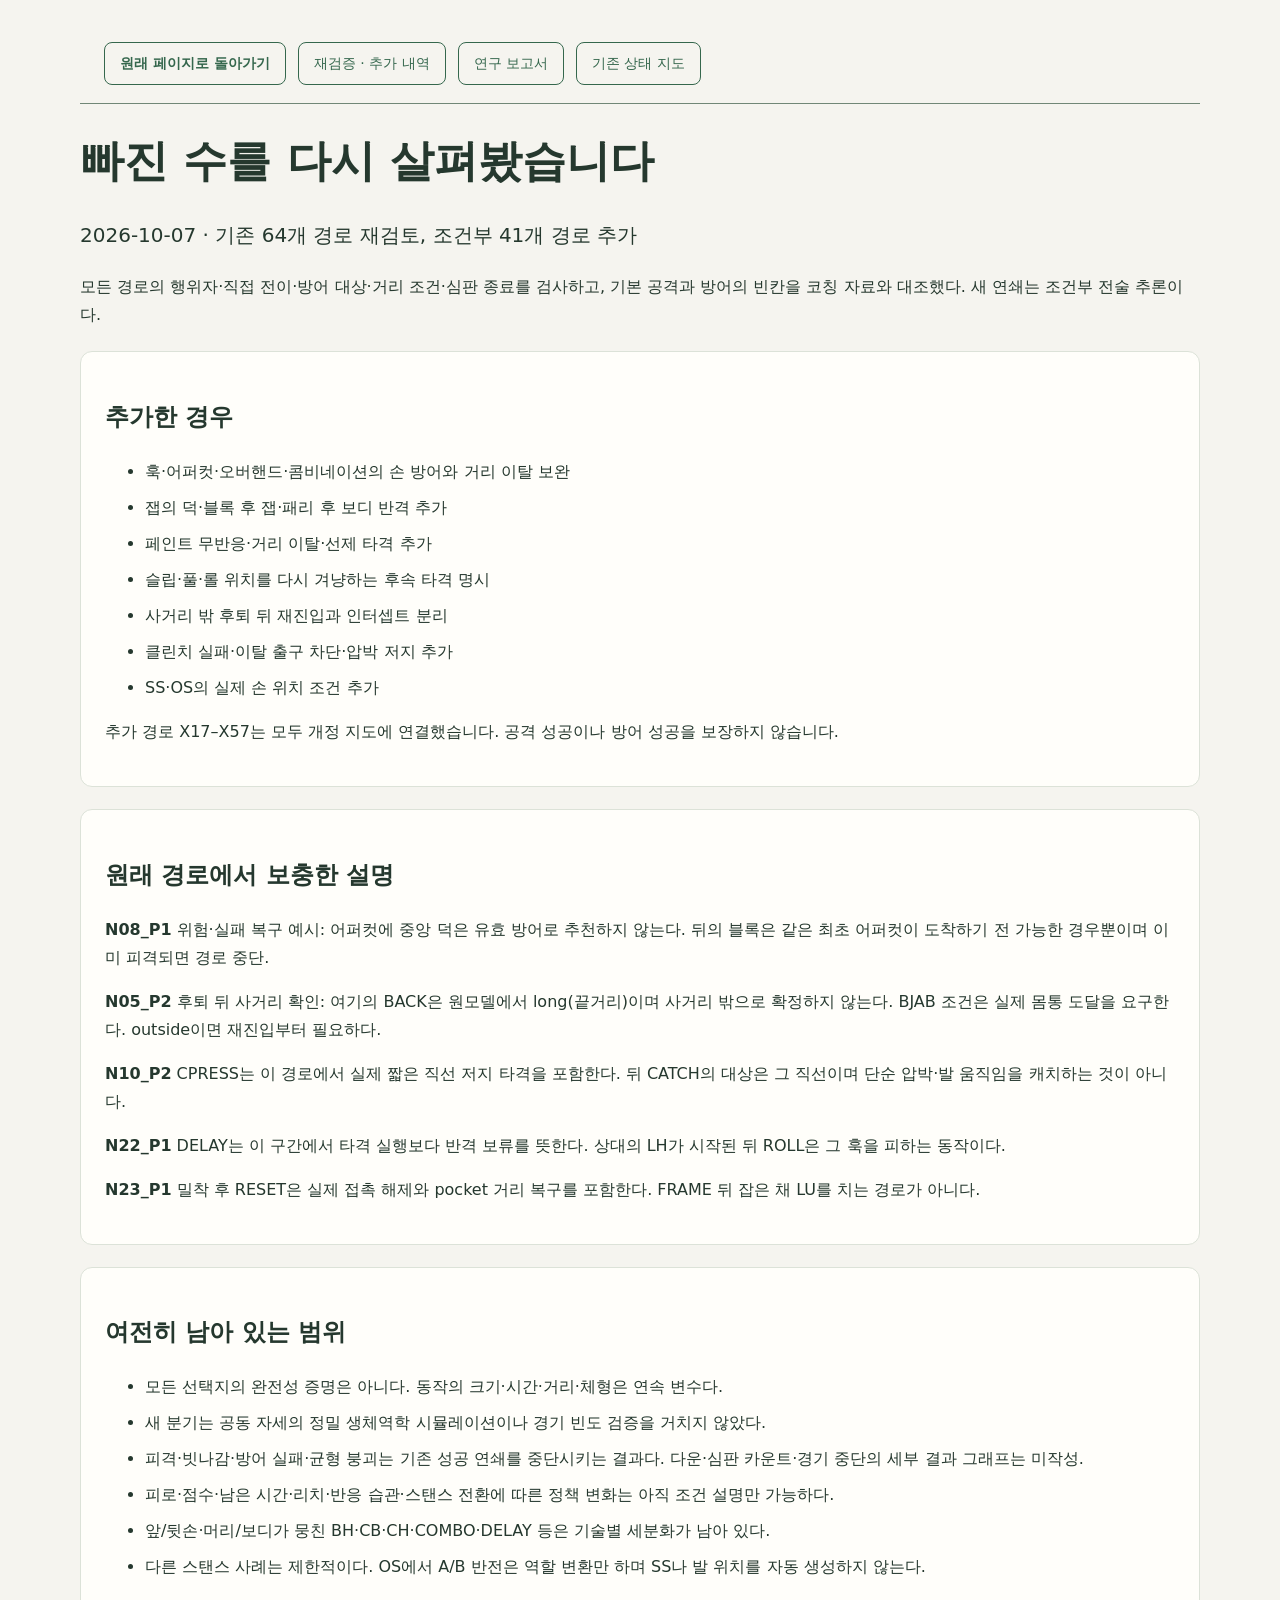
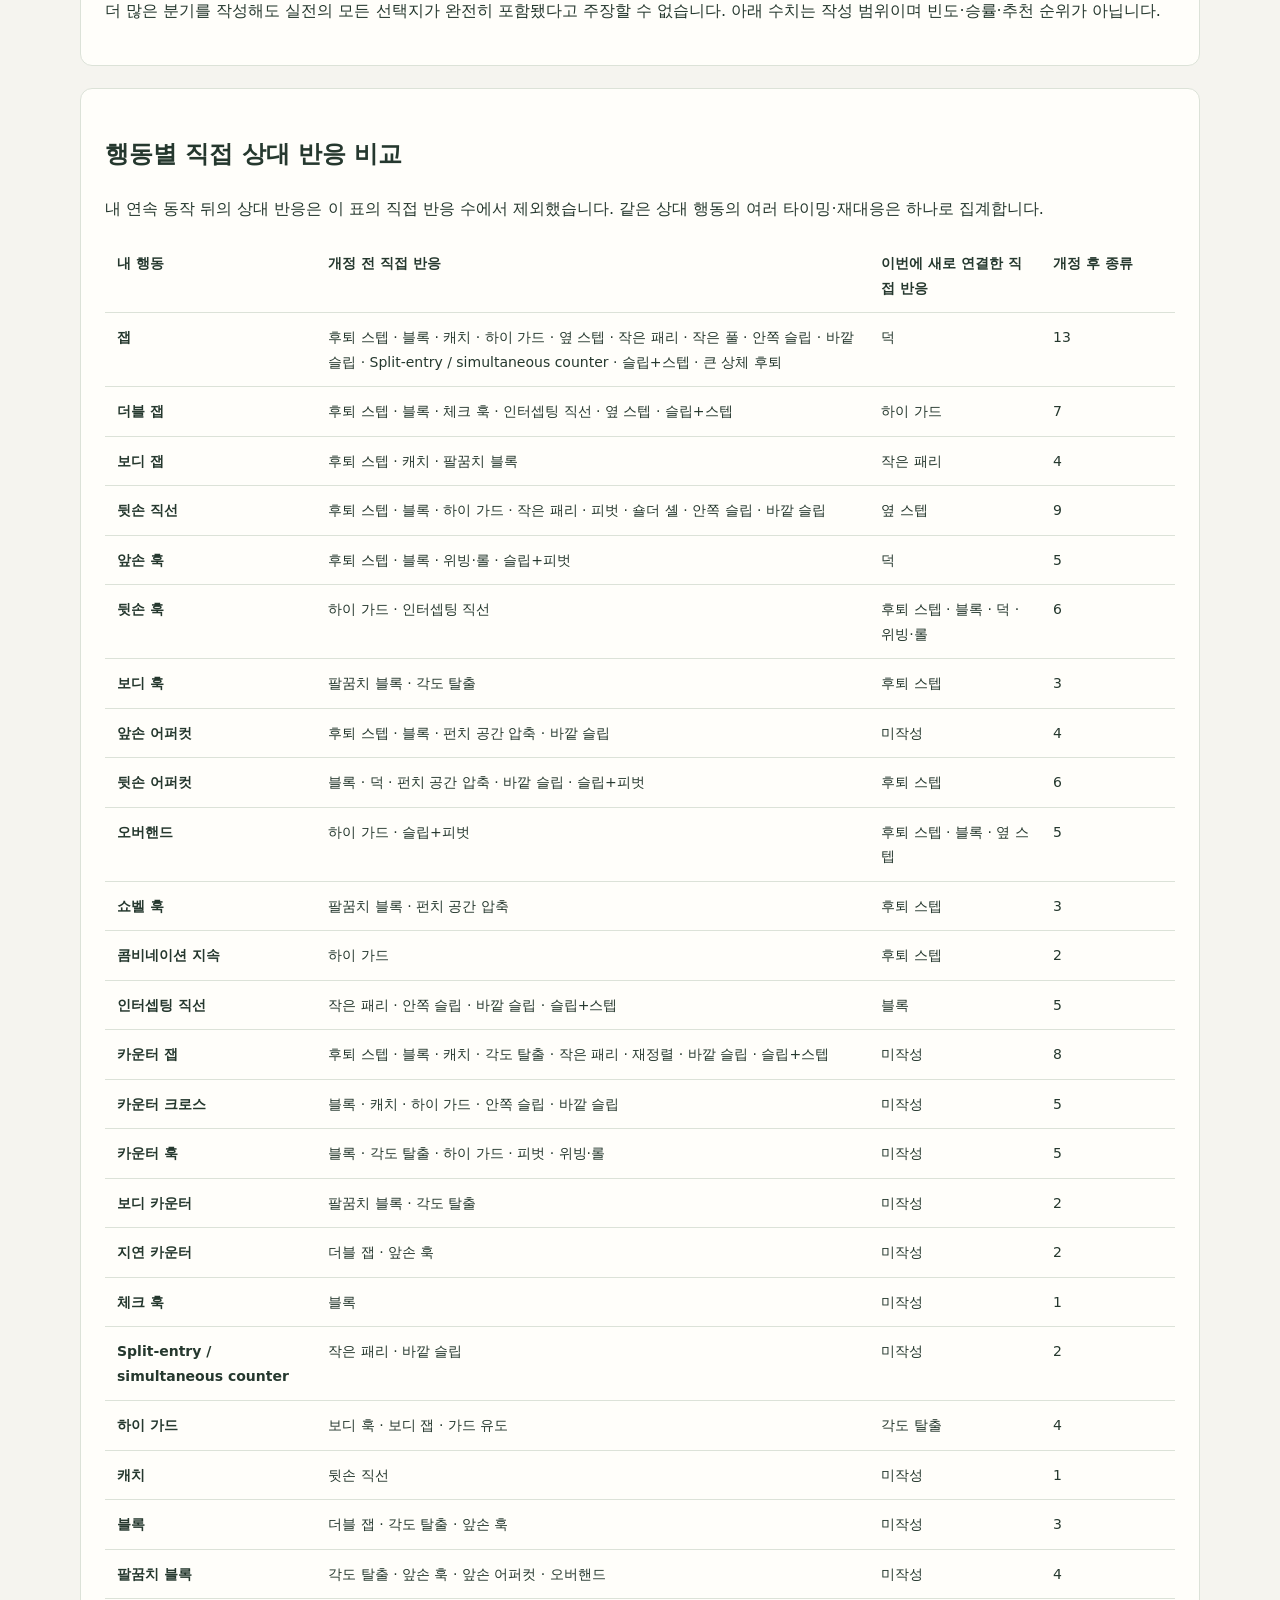
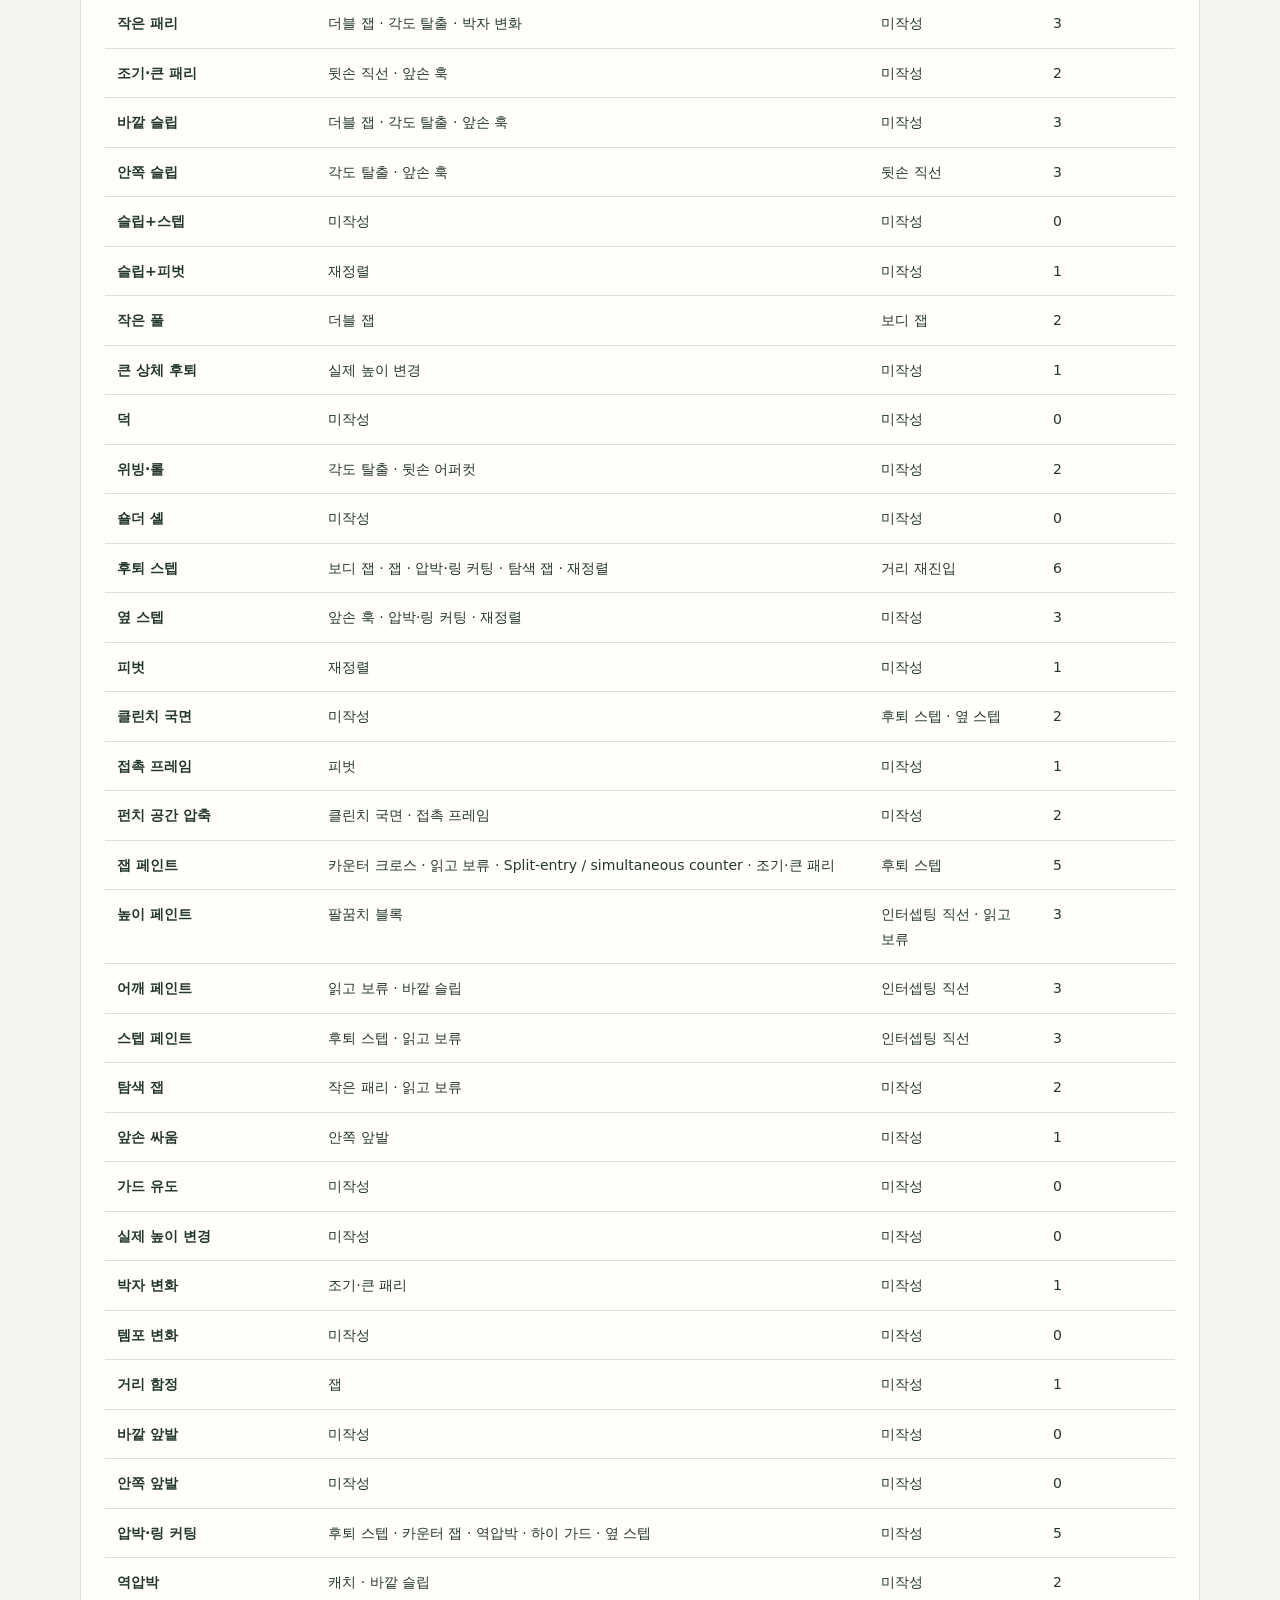
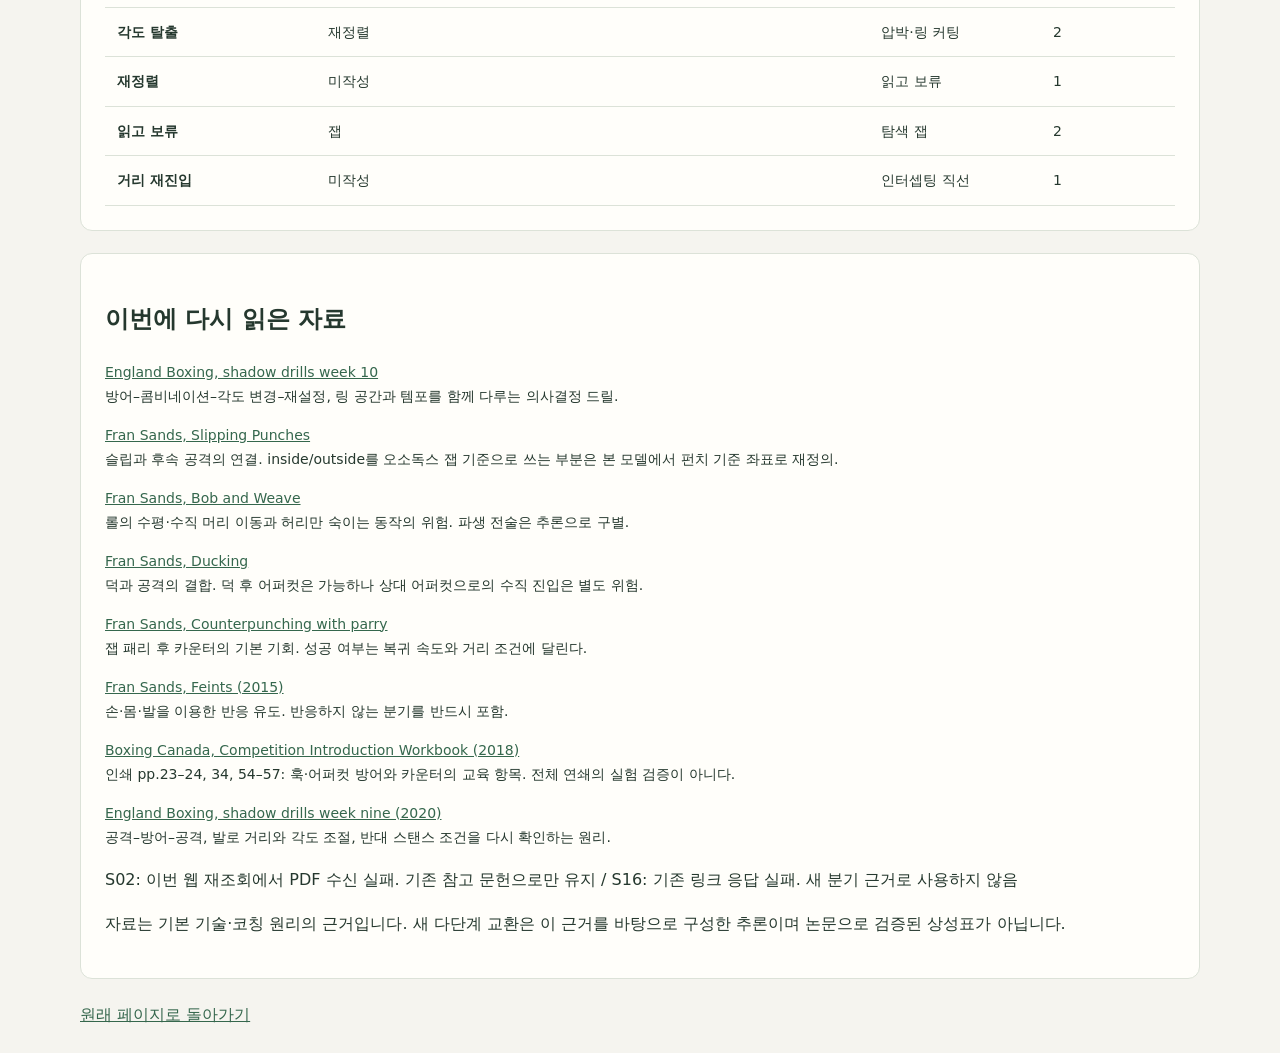
==== audit-report.html @ 9a988d80 "Revalidate boxing branches and add 41 conditional exchanges Expand hook, uppercut, body-shot and fei" ====
<!doctype html><html lang="ko"><meta charset="utf-8"><meta name="viewport" content="width=device-width,initial-scale=1"><title>boxing | 재검증과 추가 내역</title><style>body{font:16px/1.75 system-ui,"Malgun Gothic",sans-serif;color:#25382e;background:#f5f4ef;max-width:1120px;margin:auto;padding:24px}h1{font-size:clamp(28px,4vw,44px);line-height:1.25}a{color:#35674d}section{background:#fffefa;border:1px solid #dce2d8;border-radius:12px;padding:24px;margin:22px 0}.tablewrap{overflow:auto}table{border-collapse:collapse;width:100%;min-width:700px;font-size:14px}th,td{padding:12px;border-bottom:1px solid #dce2d8;text-align:left;vertical-align:top}th{min-width:110px}.lead{font-size:20px}li{margin:8px 0}.source{font-size:14px}</style><style>.site-navigation{display:flex;gap:12px;flex-wrap:wrap;align-items:center;max-width:1440px;margin:0 auto;padding:18px 24px;border-bottom:1px solid #718777}.site-navigation a{display:inline-block;padding:10px 15px;border:1px solid currentColor;border-radius:8px;text-decoration:none;font:14px/1.5 system-ui,"Malgun Gothic",sans-serif}.site-navigation a:first-child{font-weight:650}@media(max-width:600px){.site-navigation{padding:14px 0}.site-navigation a{padding:9px 11px}}</style><link rel="icon" type="image/svg+xml" href="data:image/svg+xml,%3Csvg%20xmlns%3D%22http%3A%2F%2Fwww.w3.org%2F2000%2Fsvg%22%20viewBox%3D%220%200%2032%2032%22%3E%3Crect%20width%3D%2232%22%20height%3D%2232%22%20rx%3D%226%22%20fill%3D%22%2325382e%22%2F%3E%3Ctext%20x%3D%2216%22%20y%3D%2224%22%20text-anchor%3D%22middle%22%20fill%3D%22%23fffefa%22%20font-family%3D%22sans-serif%22%20font-size%3D%2225%22%20font-weight%3D%22700%22%3EB%3C%2Ftext%3E%3C%2Fsvg%3E"><nav class="site-navigation" aria-label="boxing 페이지 이동"><a href="boxing-decision-network.html">원래 페이지로 돌아가기</a><a href="audit-report.html">재검증 · 추가 내역</a><a href="research-report.html">연구 보고서</a><a href="boxing-state-network.html">기존 상태 지도</a></nav><h1>빠진 수를 다시 살펴봤습니다</h1><p class="lead">2026-10-07 · 기존 64개 경로 재검토, 조건부 41개 경로 추가</p><p>모든 경로의 행위자·직접 전이·방어 대상·거리 조건·심판 종료를 검사하고, 기본 공격과 방어의 빈칸을 코칭 자료와 대조했다. 새 연쇄는 조건부 전술 추론이다.</p><section><h2>추가한 경우</h2><ul><li>훅·어퍼컷·오버핸드·콤비네이션의 손 방어와 거리 이탈 보완</li><li>잽의 덕·블록 후 잽·패리 후 보디 반격 추가</li><li>페인트 무반응·거리 이탈·선제 타격 추가</li><li>슬립·풀·롤 위치를 다시 겨냥하는 후속 타격 명시</li><li>사거리 밖 후퇴 뒤 재진입과 인터셉트 분리</li><li>클린치 실패·이탈 출구 차단·압박 저지 추가</li><li>SS·OS의 실제 손 위치 조건 추가</li></ul><p>추가 경로 X17–X57는 모두 개정 지도에 연결했습니다. 공격 성공이나 방어 성공을 보장하지 않습니다.</p></section><section><h2>원래 경로에서 보충한 설명</h2><p><b>N08_P1</b> 위험·실패 복구 예시: 어퍼컷에 중앙 덕은 유효 방어로 추천하지 않는다. 뒤의 블록은 같은 최초 어퍼컷이 도착하기 전 가능한 경우뿐이며 이미 피격되면 경로 중단.</p><p><b>N05_P2</b> 후퇴 뒤 사거리 확인: 여기의 BACK은 원모델에서 long(끝거리)이며 사거리 밖으로 확정하지 않는다. BJAB 조건은 실제 몸통 도달을 요구한다. outside이면 재진입부터 필요하다.</p><p><b>N10_P2</b> CPRESS는 이 경로에서 실제 짧은 직선 저지 타격을 포함한다. 뒤 CATCH의 대상은 그 직선이며 단순 압박·발 움직임을 캐치하는 것이 아니다.</p><p><b>N22_P1</b> DELAY는 이 구간에서 타격 실행보다 반격 보류를 뜻한다. 상대의 LH가 시작된 뒤 ROLL은 그 훅을 피하는 동작이다.</p><p><b>N23_P1</b> 밀착 후 RESET은 실제 접촉 해제와 pocket 거리 복구를 포함한다. FRAME 뒤 잡은 채 LU를 치는 경로가 아니다.</p></section><section><h2>여전히 남아 있는 범위</h2><ul><li>모든 선택지의 완전성 증명은 아니다. 동작의 크기·시간·거리·체형은 연속 변수다.</li><li>새 분기는 공동 자세의 정밀 생체역학 시뮬레이션이나 경기 빈도 검증을 거치지 않았다.</li><li>피격·빗나감·방어 실패·균형 붕괴는 기존 성공 연쇄를 중단시키는 결과다. 다운·심판 카운트·경기 중단의 세부 결과 그래프는 미작성.</li><li>피로·점수·남은 시간·리치·반응 습관·스탠스 전환에 따른 정책 변화는 아직 조건 설명만 가능하다.</li><li>앞/뒷손·머리/보디가 뭉친 BH·CB·CH·COMBO·DELAY 등은 기술별 세분화가 남아 있다.</li><li>다른 스탠스 사례는 제한적이다. OS에서 A/B 반전은 역할 변환만 하며 SS나 발 위치를 자동 생성하지 않는다.</li></ul><p>더 많은 분기를 작성해도 실전의 모든 선택지가 완전히 포함됐다고 주장할 수 없습니다. 아래 수치는 작성 범위이며 빈도·승률·추천 순위가 아닙니다.</p></section><section><h2>행동별 직접 상대 반응 비교</h2><p>내 연속 동작 뒤의 상대 반응은 이 표의 직접 반응 수에서 제외했습니다. 같은 상대 행동의 여러 타이밍·재대응은 하나로 집계합니다.</p><div class="tablewrap"><table><thead><tr><th>내 행동</th><th>개정 전 직접 반응</th><th>이번에 새로 연결한 직접 반응</th><th>개정 후 종류</th></tr></thead><tbody><tr><th>잽</th><td>후퇴 스텝 · 블록 · 캐치 · 하이 가드 · 옆 스텝 · 작은 패리 · 작은 풀 · 안쪽 슬립 · 바깥 슬립 · Split-entry / simultaneous counter · 슬립+스텝 · 큰 상체 후퇴</td><td>덕</td><td>13</td></tr><tr><th>더블 잽</th><td>후퇴 스텝 · 블록 · 체크 훅 · 인터셉팅 직선 · 옆 스텝 · 슬립+스텝</td><td>하이 가드</td><td>7</td></tr><tr><th>보디 잽</th><td>후퇴 스텝 · 캐치 · 팔꿈치 블록</td><td>작은 패리</td><td>4</td></tr><tr><th>뒷손 직선</th><td>후퇴 스텝 · 블록 · 하이 가드 · 작은 패리 · 피벗 · 숄더 셸 · 안쪽 슬립 · 바깥 슬립</td><td>옆 스텝</td><td>9</td></tr><tr><th>앞손 훅</th><td>후퇴 스텝 · 블록 · 위빙·롤 · 슬립+피벗</td><td>덕</td><td>5</td></tr><tr><th>뒷손 훅</th><td>하이 가드 · 인터셉팅 직선</td><td>후퇴 스텝 · 블록 · 덕 · 위빙·롤</td><td>6</td></tr><tr><th>보디 훅</th><td>팔꿈치 블록 · 각도 탈출</td><td>후퇴 스텝</td><td>3</td></tr><tr><th>앞손 어퍼컷</th><td>후퇴 스텝 · 블록 · 펀치 공간 압축 · 바깥 슬립</td><td>미작성</td><td>4</td></tr><tr><th>뒷손 어퍼컷</th><td>블록 · 덕 · 펀치 공간 압축 · 바깥 슬립 · 슬립+피벗</td><td>후퇴 스텝</td><td>6</td></tr><tr><th>오버핸드</th><td>하이 가드 · 슬립+피벗</td><td>후퇴 스텝 · 블록 · 옆 스텝</td><td>5</td></tr><tr><th>쇼벨 훅</th><td>팔꿈치 블록 · 펀치 공간 압축</td><td>후퇴 스텝</td><td>3</td></tr><tr><th>콤비네이션 지속</th><td>하이 가드</td><td>후퇴 스텝</td><td>2</td></tr><tr><th>인터셉팅 직선</th><td>작은 패리 · 안쪽 슬립 · 바깥 슬립 · 슬립+스텝</td><td>블록</td><td>5</td></tr><tr><th>카운터 잽</th><td>후퇴 스텝 · 블록 · 캐치 · 각도 탈출 · 작은 패리 · 재정렬 · 바깥 슬립 · 슬립+스텝</td><td>미작성</td><td>8</td></tr><tr><th>카운터 크로스</th><td>블록 · 캐치 · 하이 가드 · 안쪽 슬립 · 바깥 슬립</td><td>미작성</td><td>5</td></tr><tr><th>카운터 훅</th><td>블록 · 각도 탈출 · 하이 가드 · 피벗 · 위빙·롤</td><td>미작성</td><td>5</td></tr><tr><th>보디 카운터</th><td>팔꿈치 블록 · 각도 탈출</td><td>미작성</td><td>2</td></tr><tr><th>지연 카운터</th><td>더블 잽 · 앞손 훅</td><td>미작성</td><td>2</td></tr><tr><th>체크 훅</th><td>블록</td><td>미작성</td><td>1</td></tr><tr><th>Split-entry / simultaneous counter</th><td>작은 패리 · 바깥 슬립</td><td>미작성</td><td>2</td></tr><tr><th>하이 가드</th><td>보디 훅 · 보디 잽 · 가드 유도</td><td>각도 탈출</td><td>4</td></tr><tr><th>캐치</th><td>뒷손 직선</td><td>미작성</td><td>1</td></tr><tr><th>블록</th><td>더블 잽 · 각도 탈출 · 앞손 훅</td><td>미작성</td><td>3</td></tr><tr><th>팔꿈치 블록</th><td>각도 탈출 · 앞손 훅 · 앞손 어퍼컷 · 오버핸드</td><td>미작성</td><td>4</td></tr><tr><th>작은 패리</th><td>더블 잽 · 각도 탈출 · 박자 변화</td><td>미작성</td><td>3</td></tr><tr><th>조기·큰 패리</th><td>뒷손 직선 · 앞손 훅</td><td>미작성</td><td>2</td></tr><tr><th>바깥 슬립</th><td>더블 잽 · 각도 탈출 · 앞손 훅</td><td>미작성</td><td>3</td></tr><tr><th>안쪽 슬립</th><td>각도 탈출 · 앞손 훅</td><td>뒷손 직선</td><td>3</td></tr><tr><th>슬립+스텝</th><td>미작성</td><td>미작성</td><td>0</td></tr><tr><th>슬립+피벗</th><td>재정렬</td><td>미작성</td><td>1</td></tr><tr><th>작은 풀</th><td>더블 잽</td><td>보디 잽</td><td>2</td></tr><tr><th>큰 상체 후퇴</th><td>실제 높이 변경</td><td>미작성</td><td>1</td></tr><tr><th>덕</th><td>미작성</td><td>미작성</td><td>0</td></tr><tr><th>위빙·롤</th><td>각도 탈출 · 뒷손 어퍼컷</td><td>미작성</td><td>2</td></tr><tr><th>숄더 셸</th><td>미작성</td><td>미작성</td><td>0</td></tr><tr><th>후퇴 스텝</th><td>보디 잽 · 잽 · 압박·링 커팅 · 탐색 잽 · 재정렬</td><td>거리 재진입</td><td>6</td></tr><tr><th>옆 스텝</th><td>앞손 훅 · 압박·링 커팅 · 재정렬</td><td>미작성</td><td>3</td></tr><tr><th>피벗</th><td>재정렬</td><td>미작성</td><td>1</td></tr><tr><th>클린치 국면</th><td>미작성</td><td>후퇴 스텝 · 옆 스텝</td><td>2</td></tr><tr><th>접촉 프레임</th><td>피벗</td><td>미작성</td><td>1</td></tr><tr><th>펀치 공간 압축</th><td>클린치 국면 · 접촉 프레임</td><td>미작성</td><td>2</td></tr><tr><th>잽 페인트</th><td>카운터 크로스 · 읽고 보류 · Split-entry / simultaneous counter · 조기·큰 패리</td><td>후퇴 스텝</td><td>5</td></tr><tr><th>높이 페인트</th><td>팔꿈치 블록</td><td>인터셉팅 직선 · 읽고 보류</td><td>3</td></tr><tr><th>어깨 페인트</th><td>읽고 보류 · 바깥 슬립</td><td>인터셉팅 직선</td><td>3</td></tr><tr><th>스텝 페인트</th><td>후퇴 스텝 · 읽고 보류</td><td>인터셉팅 직선</td><td>3</td></tr><tr><th>탐색 잽</th><td>작은 패리 · 읽고 보류</td><td>미작성</td><td>2</td></tr><tr><th>앞손 싸움</th><td>안쪽 앞발</td><td>미작성</td><td>1</td></tr><tr><th>가드 유도</th><td>미작성</td><td>미작성</td><td>0</td></tr><tr><th>실제 높이 변경</th><td>미작성</td><td>미작성</td><td>0</td></tr><tr><th>박자 변화</th><td>조기·큰 패리</td><td>미작성</td><td>1</td></tr><tr><th>템포 변화</th><td>미작성</td><td>미작성</td><td>0</td></tr><tr><th>거리 함정</th><td>잽</td><td>미작성</td><td>1</td></tr><tr><th>바깥 앞발</th><td>미작성</td><td>미작성</td><td>0</td></tr><tr><th>안쪽 앞발</th><td>미작성</td><td>미작성</td><td>0</td></tr><tr><th>압박·링 커팅</th><td>후퇴 스텝 · 카운터 잽 · 역압박 · 하이 가드 · 옆 스텝</td><td>미작성</td><td>5</td></tr><tr><th>역압박</th><td>캐치 · 바깥 슬립</td><td>미작성</td><td>2</td></tr><tr><th>각도 탈출</th><td>재정렬</td><td>압박·링 커팅</td><td>2</td></tr><tr><th>재정렬</th><td>미작성</td><td>읽고 보류</td><td>1</td></tr><tr><th>읽고 보류</th><td>잽</td><td>탐색 잽</td><td>2</td></tr><tr><th>거리 재진입</th><td>미작성</td><td>인터셉팅 직선</td><td>1</td></tr></tbody></table></div></section><section><h2>이번에 다시 읽은 자료</h2><p class="source"><a href="https://www.englandboxing.org/news_articles/england-boxing-shadow-boxing-drills-week-10/">England Boxing, shadow drills week 10</a><br>방어–콤비네이션–각도 변경–재설정, 링 공간과 템포를 함께 다루는 의사결정 드릴.</p><p class="source"><a href="https://www.myboxingcoach.com/body-movement-slips/">Fran Sands, Slipping Punches</a><br>슬립과 후속 공격의 연결. inside/outside를 오소독스 잽 기준으로 쓰는 부분은 본 모델에서 펀치 기준 좌표로 재정의.</p><p class="source"><a href="https://www.myboxingcoach.com/bob-and-weave-roll-with-em/">Fran Sands, Bob and Weave</a><br>롤의 수평·수직 머리 이동과 허리만 숙이는 동작의 위험. 파생 전술은 추론으로 구별.</p><p class="source"><a href="https://www.myboxingcoach.com/body-movement-duck/">Fran Sands, Ducking</a><br>덕과 공격의 결합. 덕 후 어퍼컷은 가능하나 상대 어퍼컷으로의 수직 진입은 별도 위험.</p><p class="source"><a href="https://www.myboxingcoach.com/counterpunching-with-the-parry/">Fran Sands, Counterpunching with parry</a><br>잽 패리 후 카운터의 기본 기회. 성공 여부는 복귀 속도와 거리 조건에 달린다.</p><p class="source"><a href="https://www.myboxingcoach.com/feinting-in-boxing-tips/">Fran Sands, Feints (2015)</a><br>손·몸·발을 이용한 반응 유도. 반응하지 않는 분기를 반드시 포함.</p><p class="source"><a href="https://boxingcanada.org/wp-content/uploads/2025/06/Workbook-Competition-Introduction-manual-EN.pdf">Boxing Canada, Competition Introduction Workbook (2018)</a><br>인쇄 pp.23–24, 34, 54–57: 훅·어퍼컷 방어와 카운터의 교육 항목. 전체 연쇄의 실험 검증이 아니다.</p><p class="source"><a href="https://www.englandboxing.org/news_articles/england-boxing-shadow-boxing-drills-week-nine/">England Boxing, shadow drills week nine (2020)</a><br>공격–방어–공격, 발로 거리와 각도 조절, 반대 스탠스 조건을 다시 확인하는 원리.</p><p>S02: 이번 웹 재조회에서 PDF 수신 실패. 기존 참고 문헌으로만 유지 / S16: 기존 링크 응답 실패. 새 분기 근거로 사용하지 않음</p><p>자료는 기본 기술·코칭 원리의 근거입니다. 새 다단계 교환은 이 근거를 바탕으로 구성한 추론이며 논문으로 검증된 상성표가 아닙니다.</p></section><a href="boxing-decision-network.html">원래 페이지로 돌아가기</a></html>
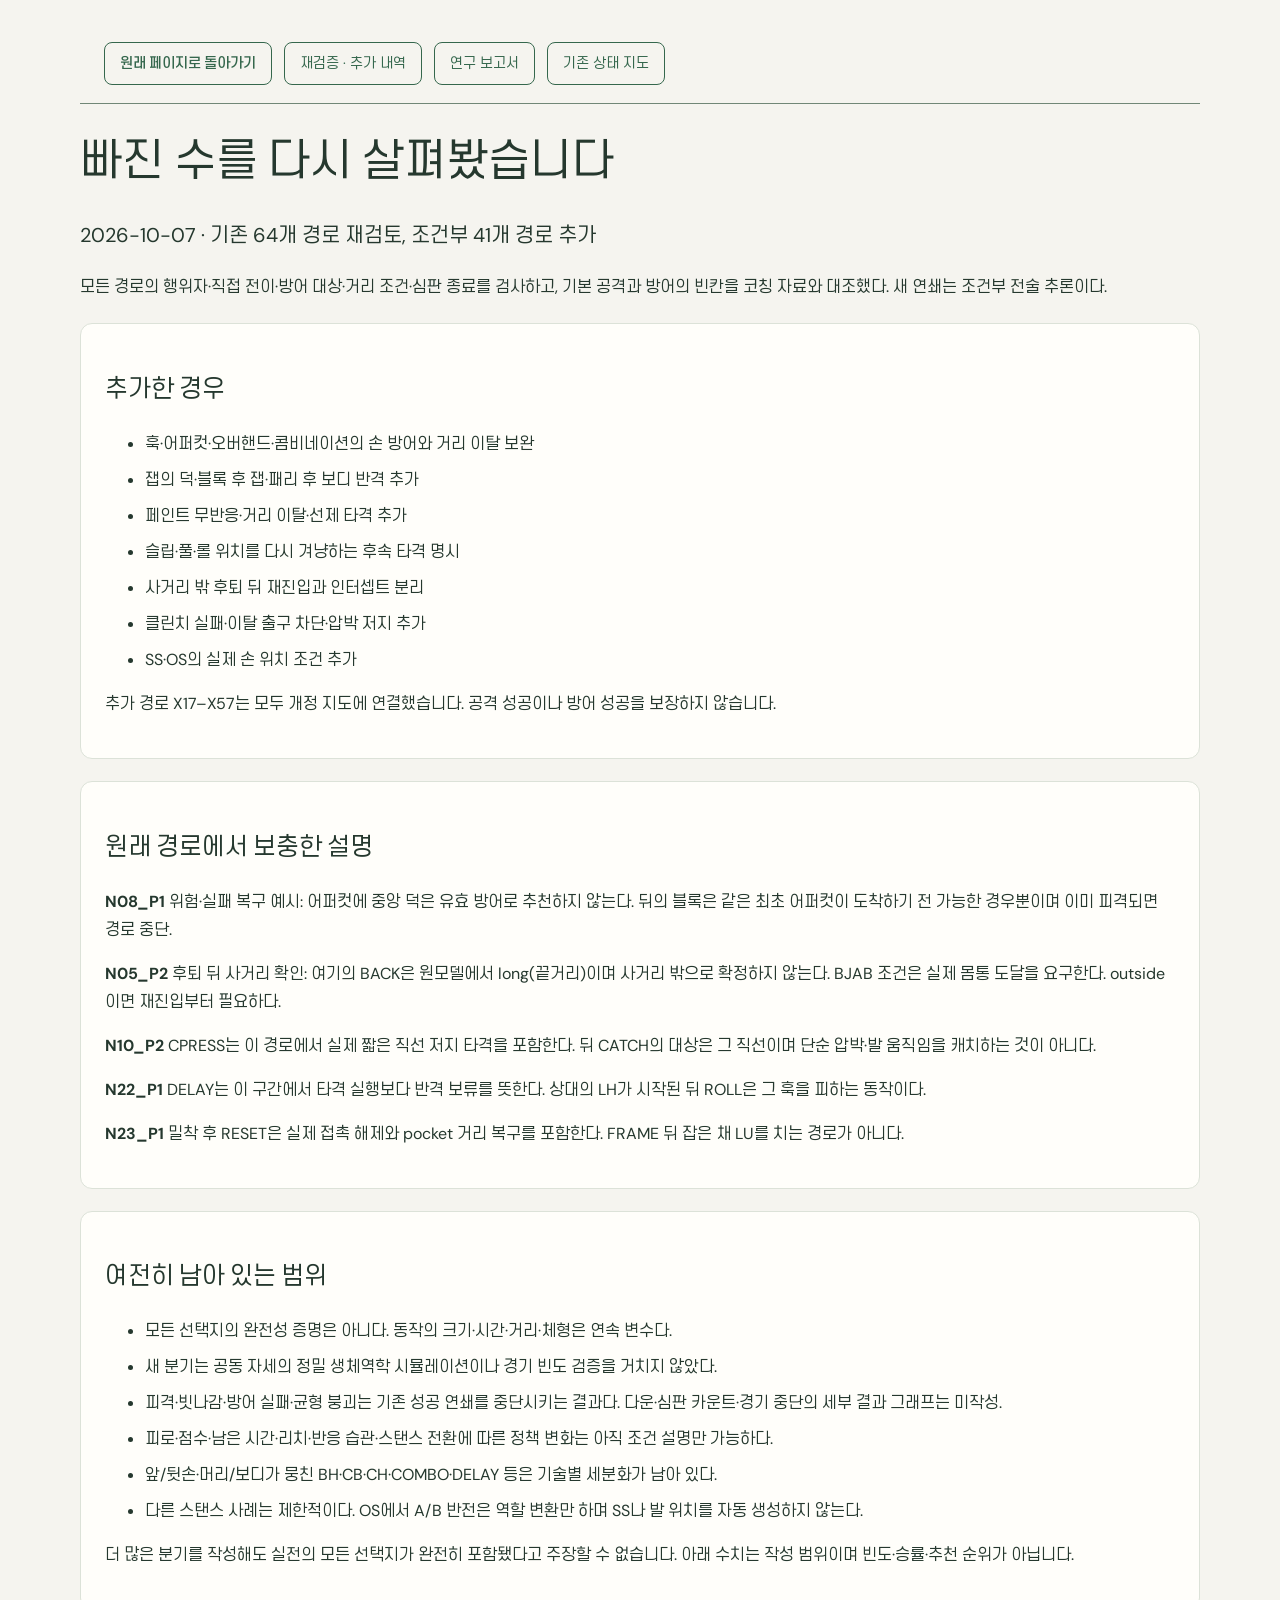
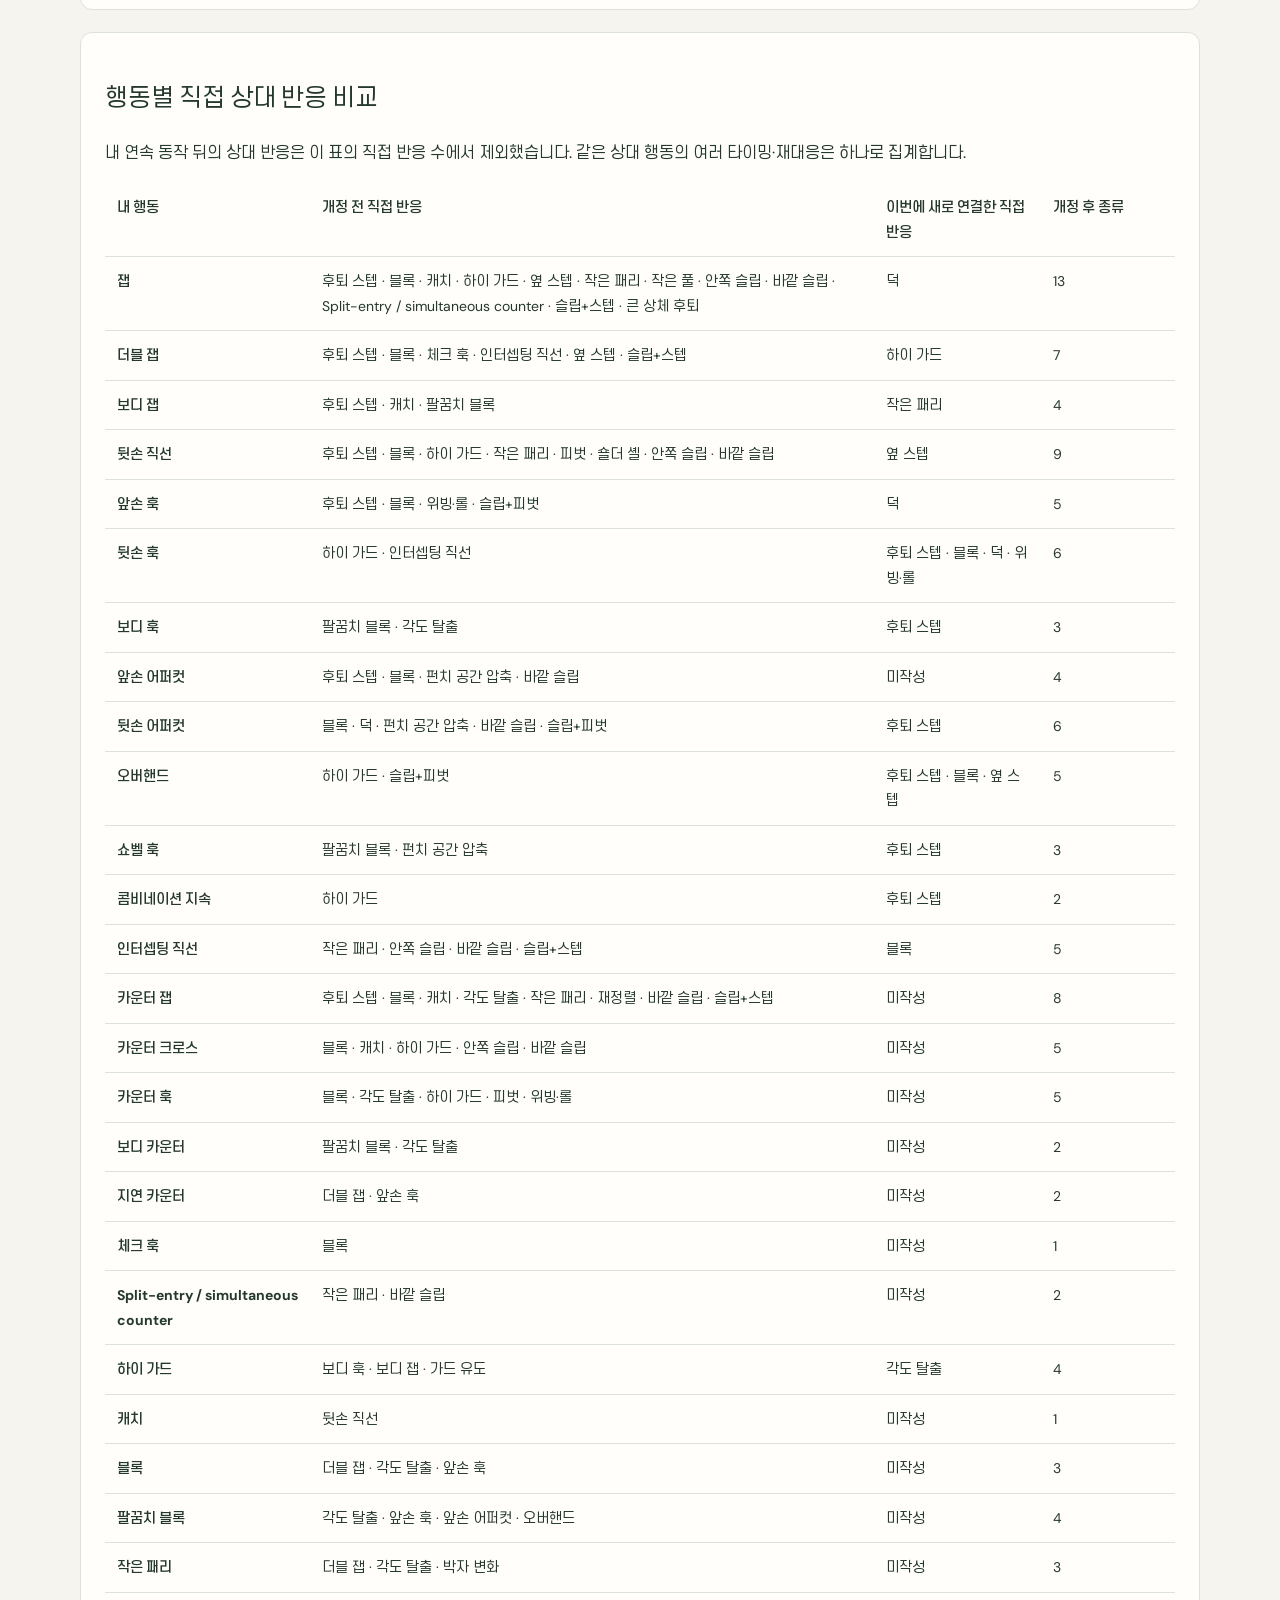
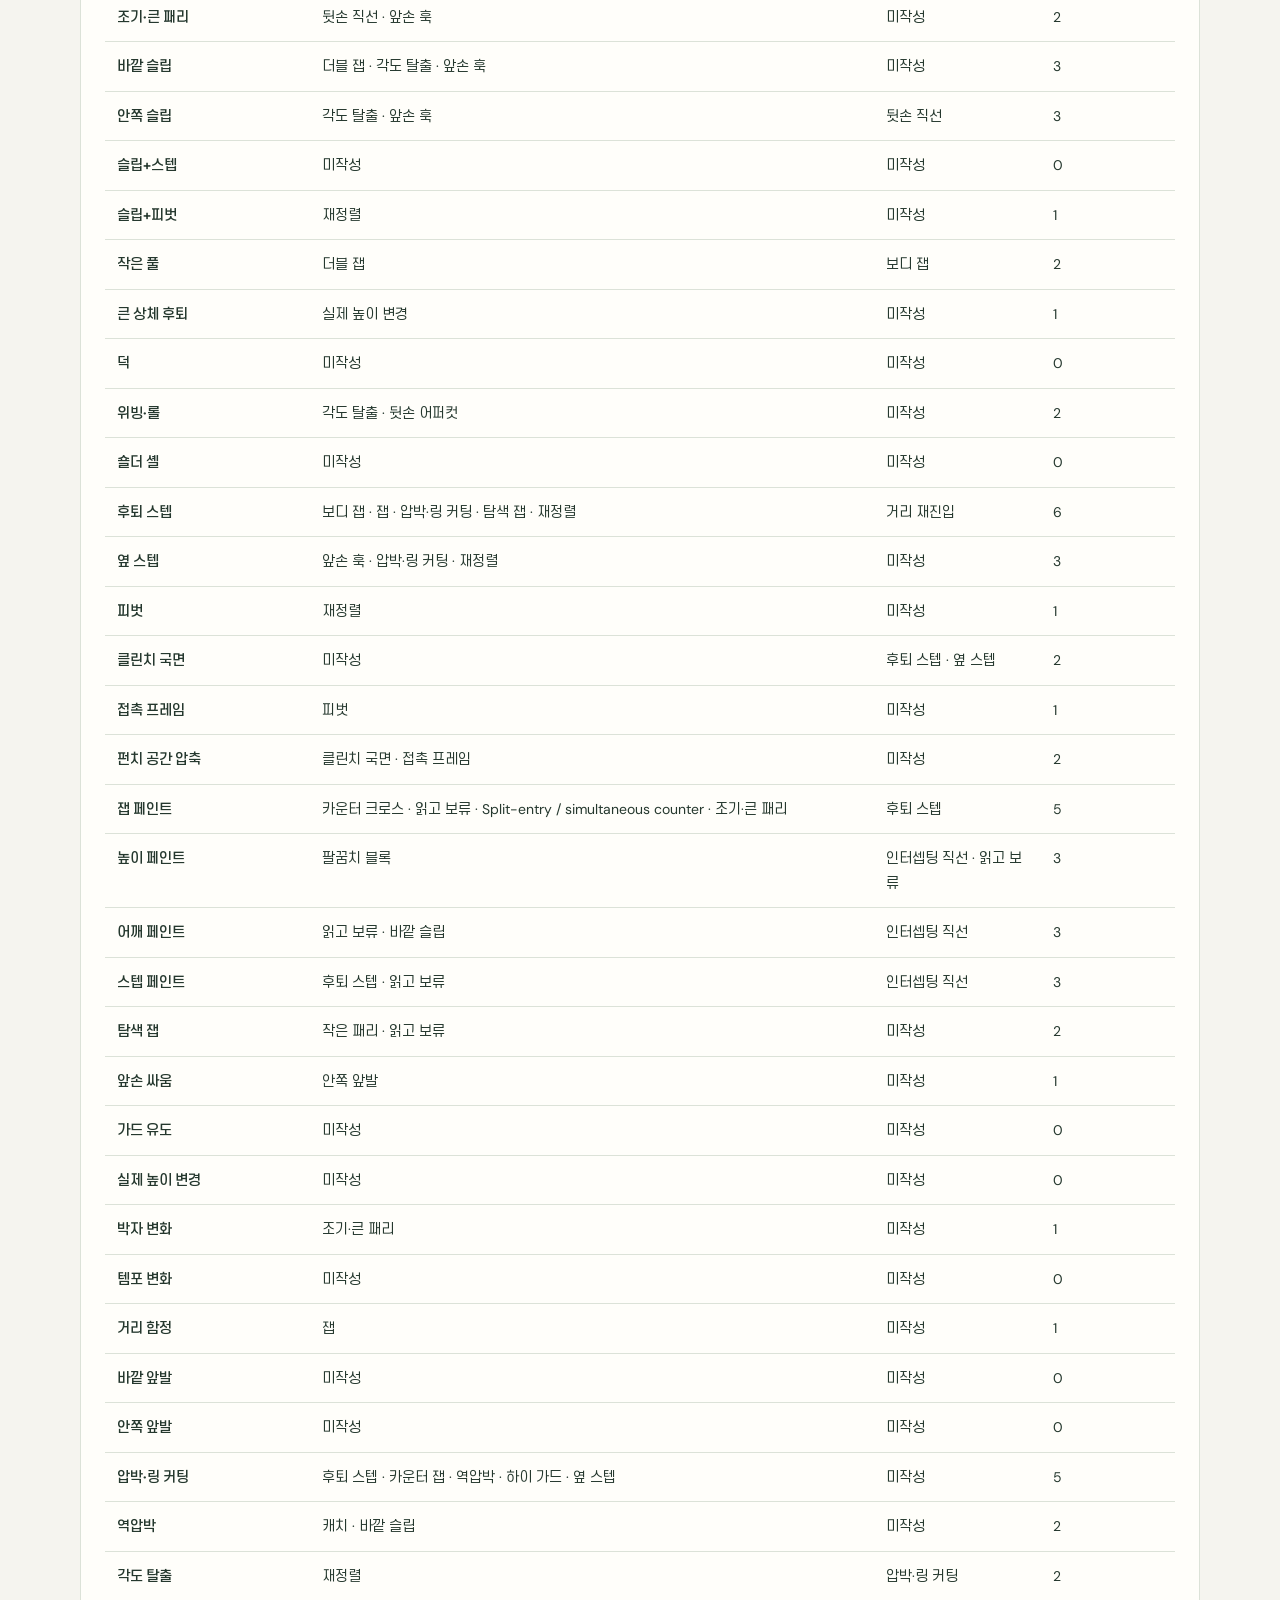
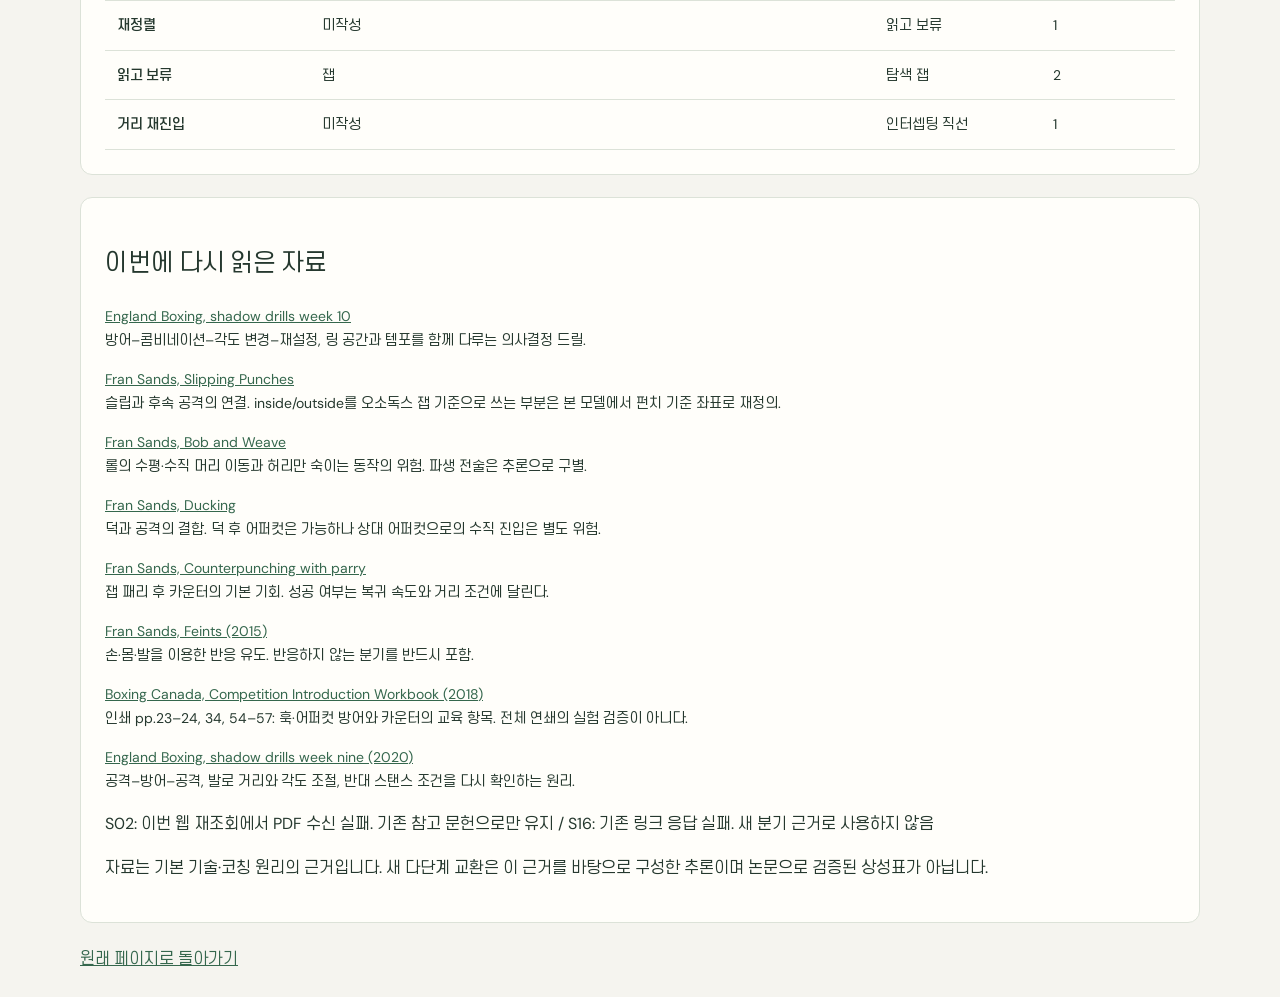
==== commit 52f8602f: "Match pinned WHAT I BE typography across boxing pages Use DM Serif Display for headings, DM Sans for" ====
--- a/audit-report.html
+++ b/audit-report.html
@@ -1 +1 @@
-<!doctype html><html lang="ko"><meta charset="utf-8"><meta name="viewport" content="width=device-width,initial-scale=1"><title>boxing | 재검증과 추가 내역</title><style>body{font:16px/1.75 system-ui,"Malgun Gothic",sans-serif;color:#25382e;background:#f5f4ef;max-width:1120px;margin:auto;padding:24px}h1{font-size:clamp(28px,4vw,44px);line-height:1.25}a{color:#35674d}section{background:#fffefa;border:1px solid #dce2d8;border-radius:12px;padding:24px;margin:22px 0}.tablewrap{overflow:auto}table{border-collapse:collapse;width:100%;min-width:700px;font-size:14px}th,td{padding:12px;border-bottom:1px solid #dce2d8;text-align:left;vertical-align:top}th{min-width:110px}.lead{font-size:20px}li{margin:8px 0}.source{font-size:14px}</style><style>.site-navigation{display:flex;gap:12px;flex-wrap:wrap;align-items:center;max-width:1440px;margin:0 auto;padding:18px 24px;border-bottom:1px solid #718777}.site-navigation a{display:inline-block;padding:10px 15px;border:1px solid currentColor;border-radius:8px;text-decoration:none;font:14px/1.5 system-ui,"Malgun Gothic",sans-serif}.site-navigation a:first-child{font-weight:650}@media(max-width:600px){.site-navigation{padding:14px 0}.site-navigation a{padding:9px 11px}}</style><link rel="icon" type="image/svg+xml" href="data:image/svg+xml,%3Csvg%20xmlns%3D%22http%3A%2F%2Fwww.w3.org%2F2000%2Fsvg%22%20viewBox%3D%220%200%2032%2032%22%3E%3Crect%20width%3D%2232%22%20height%3D%2232%22%20rx%3D%226%22%20fill%3D%22%2325382e%22%2F%3E%3Ctext%20x%3D%2216%22%20y%3D%2224%22%20text-anchor%3D%22middle%22%20fill%3D%22%23fffefa%22%20font-family%3D%22sans-serif%22%20font-size%3D%2225%22%20font-weight%3D%22700%22%3EB%3C%2Ftext%3E%3C%2Fsvg%3E"><nav class="site-navigation" aria-label="boxing 페이지 이동"><a href="boxing-decision-network.html">원래 페이지로 돌아가기</a><a href="audit-report.html">재검증 · 추가 내역</a><a href="research-report.html">연구 보고서</a><a href="boxing-state-network.html">기존 상태 지도</a></nav><h1>빠진 수를 다시 살펴봤습니다</h1><p class="lead">2026-10-07 · 기존 64개 경로 재검토, 조건부 41개 경로 추가</p><p>모든 경로의 행위자·직접 전이·방어 대상·거리 조건·심판 종료를 검사하고, 기본 공격과 방어의 빈칸을 코칭 자료와 대조했다. 새 연쇄는 조건부 전술 추론이다.</p><section><h2>추가한 경우</h2><ul><li>훅·어퍼컷·오버핸드·콤비네이션의 손 방어와 거리 이탈 보완</li><li>잽의 덕·블록 후 잽·패리 후 보디 반격 추가</li><li>페인트 무반응·거리 이탈·선제 타격 추가</li><li>슬립·풀·롤 위치를 다시 겨냥하는 후속 타격 명시</li><li>사거리 밖 후퇴 뒤 재진입과 인터셉트 분리</li><li>클린치 실패·이탈 출구 차단·압박 저지 추가</li><li>SS·OS의 실제 손 위치 조건 추가</li></ul><p>추가 경로 X17–X57는 모두 개정 지도에 연결했습니다. 공격 성공이나 방어 성공을 보장하지 않습니다.</p></section><section><h2>원래 경로에서 보충한 설명</h2><p><b>N08_P1</b> 위험·실패 복구 예시: 어퍼컷에 중앙 덕은 유효 방어로 추천하지 않는다. 뒤의 블록은 같은 최초 어퍼컷이 도착하기 전 가능한 경우뿐이며 이미 피격되면 경로 중단.</p><p><b>N05_P2</b> 후퇴 뒤 사거리 확인: 여기의 BACK은 원모델에서 long(끝거리)이며 사거리 밖으로 확정하지 않는다. BJAB 조건은 실제 몸통 도달을 요구한다. outside이면 재진입부터 필요하다.</p><p><b>N10_P2</b> CPRESS는 이 경로에서 실제 짧은 직선 저지 타격을 포함한다. 뒤 CATCH의 대상은 그 직선이며 단순 압박·발 움직임을 캐치하는 것이 아니다.</p><p><b>N22_P1</b> DELAY는 이 구간에서 타격 실행보다 반격 보류를 뜻한다. 상대의 LH가 시작된 뒤 ROLL은 그 훅을 피하는 동작이다.</p><p><b>N23_P1</b> 밀착 후 RESET은 실제 접촉 해제와 pocket 거리 복구를 포함한다. FRAME 뒤 잡은 채 LU를 치는 경로가 아니다.</p></section><section><h2>여전히 남아 있는 범위</h2><ul><li>모든 선택지의 완전성 증명은 아니다. 동작의 크기·시간·거리·체형은 연속 변수다.</li><li>새 분기는 공동 자세의 정밀 생체역학 시뮬레이션이나 경기 빈도 검증을 거치지 않았다.</li><li>피격·빗나감·방어 실패·균형 붕괴는 기존 성공 연쇄를 중단시키는 결과다. 다운·심판 카운트·경기 중단의 세부 결과 그래프는 미작성.</li><li>피로·점수·남은 시간·리치·반응 습관·스탠스 전환에 따른 정책 변화는 아직 조건 설명만 가능하다.</li><li>앞/뒷손·머리/보디가 뭉친 BH·CB·CH·COMBO·DELAY 등은 기술별 세분화가 남아 있다.</li><li>다른 스탠스 사례는 제한적이다. OS에서 A/B 반전은 역할 변환만 하며 SS나 발 위치를 자동 생성하지 않는다.</li></ul><p>더 많은 분기를 작성해도 실전의 모든 선택지가 완전히 포함됐다고 주장할 수 없습니다. 아래 수치는 작성 범위이며 빈도·승률·추천 순위가 아닙니다.</p></section><section><h2>행동별 직접 상대 반응 비교</h2><p>내 연속 동작 뒤의 상대 반응은 이 표의 직접 반응 수에서 제외했습니다. 같은 상대 행동의 여러 타이밍·재대응은 하나로 집계합니다.</p><div class="tablewrap"><table><thead><tr><th>내 행동</th><th>개정 전 직접 반응</th><th>이번에 새로 연결한 직접 반응</th><th>개정 후 종류</th></tr></thead><tbody><tr><th>잽</th><td>후퇴 스텝 · 블록 · 캐치 · 하이 가드 · 옆 스텝 · 작은 패리 · 작은 풀 · 안쪽 슬립 · 바깥 슬립 · Split-entry / simultaneous counter · 슬립+스텝 · 큰 상체 후퇴</td><td>덕</td><td>13</td></tr><tr><th>더블 잽</th><td>후퇴 스텝 · 블록 · 체크 훅 · 인터셉팅 직선 · 옆 스텝 · 슬립+스텝</td><td>하이 가드</td><td>7</td></tr><tr><th>보디 잽</th><td>후퇴 스텝 · 캐치 · 팔꿈치 블록</td><td>작은 패리</td><td>4</td></tr><tr><th>뒷손 직선</th><td>후퇴 스텝 · 블록 · 하이 가드 · 작은 패리 · 피벗 · 숄더 셸 · 안쪽 슬립 · 바깥 슬립</td><td>옆 스텝</td><td>9</td></tr><tr><th>앞손 훅</th><td>후퇴 스텝 · 블록 · 위빙·롤 · 슬립+피벗</td><td>덕</td><td>5</td></tr><tr><th>뒷손 훅</th><td>하이 가드 · 인터셉팅 직선</td><td>후퇴 스텝 · 블록 · 덕 · 위빙·롤</td><td>6</td></tr><tr><th>보디 훅</th><td>팔꿈치 블록 · 각도 탈출</td><td>후퇴 스텝</td><td>3</td></tr><tr><th>앞손 어퍼컷</th><td>후퇴 스텝 · 블록 · 펀치 공간 압축 · 바깥 슬립</td><td>미작성</td><td>4</td></tr><tr><th>뒷손 어퍼컷</th><td>블록 · 덕 · 펀치 공간 압축 · 바깥 슬립 · 슬립+피벗</td><td>후퇴 스텝</td><td>6</td></tr><tr><th>오버핸드</th><td>하이 가드 · 슬립+피벗</td><td>후퇴 스텝 · 블록 · 옆 스텝</td><td>5</td></tr><tr><th>쇼벨 훅</th><td>팔꿈치 블록 · 펀치 공간 압축</td><td>후퇴 스텝</td><td>3</td></tr><tr><th>콤비네이션 지속</th><td>하이 가드</td><td>후퇴 스텝</td><td>2</td></tr><tr><th>인터셉팅 직선</th><td>작은 패리 · 안쪽 슬립 · 바깥 슬립 · 슬립+스텝</td><td>블록</td><td>5</td></tr><tr><th>카운터 잽</th><td>후퇴 스텝 · 블록 · 캐치 · 각도 탈출 · 작은 패리 · 재정렬 · 바깥 슬립 · 슬립+스텝</td><td>미작성</td><td>8</td></tr><tr><th>카운터 크로스</th><td>블록 · 캐치 · 하이 가드 · 안쪽 슬립 · 바깥 슬립</td><td>미작성</td><td>5</td></tr><tr><th>카운터 훅</th><td>블록 · 각도 탈출 · 하이 가드 · 피벗 · 위빙·롤</td><td>미작성</td><td>5</td></tr><tr><th>보디 카운터</th><td>팔꿈치 블록 · 각도 탈출</td><td>미작성</td><td>2</td></tr><tr><th>지연 카운터</th><td>더블 잽 · 앞손 훅</td><td>미작성</td><td>2</td></tr><tr><th>체크 훅</th><td>블록</td><td>미작성</td><td>1</td></tr><tr><th>Split-entry / simultaneous counter</th><td>작은 패리 · 바깥 슬립</td><td>미작성</td><td>2</td></tr><tr><th>하이 가드</th><td>보디 훅 · 보디 잽 · 가드 유도</td><td>각도 탈출</td><td>4</td></tr><tr><th>캐치</th><td>뒷손 직선</td><td>미작성</td><td>1</td></tr><tr><th>블록</th><td>더블 잽 · 각도 탈출 · 앞손 훅</td><td>미작성</td><td>3</td></tr><tr><th>팔꿈치 블록</th><td>각도 탈출 · 앞손 훅 · 앞손 어퍼컷 · 오버핸드</td><td>미작성</td><td>4</td></tr><tr><th>작은 패리</th><td>더블 잽 · 각도 탈출 · 박자 변화</td><td>미작성</td><td>3</td></tr><tr><th>조기·큰 패리</th><td>뒷손 직선 · 앞손 훅</td><td>미작성</td><td>2</td></tr><tr><th>바깥 슬립</th><td>더블 잽 · 각도 탈출 · 앞손 훅</td><td>미작성</td><td>3</td></tr><tr><th>안쪽 슬립</th><td>각도 탈출 · 앞손 훅</td><td>뒷손 직선</td><td>3</td></tr><tr><th>슬립+스텝</th><td>미작성</td><td>미작성</td><td>0</td></tr><tr><th>슬립+피벗</th><td>재정렬</td><td>미작성</td><td>1</td></tr><tr><th>작은 풀</th><td>더블 잽</td><td>보디 잽</td><td>2</td></tr><tr><th>큰 상체 후퇴</th><td>실제 높이 변경</td><td>미작성</td><td>1</td></tr><tr><th>덕</th><td>미작성</td><td>미작성</td><td>0</td></tr><tr><th>위빙·롤</th><td>각도 탈출 · 뒷손 어퍼컷</td><td>미작성</td><td>2</td></tr><tr><th>숄더 셸</th><td>미작성</td><td>미작성</td><td>0</td></tr><tr><th>후퇴 스텝</th><td>보디 잽 · 잽 · 압박·링 커팅 · 탐색 잽 · 재정렬</td><td>거리 재진입</td><td>6</td></tr><tr><th>옆 스텝</th><td>앞손 훅 · 압박·링 커팅 · 재정렬</td><td>미작성</td><td>3</td></tr><tr><th>피벗</th><td>재정렬</td><td>미작성</td><td>1</td></tr><tr><th>클린치 국면</th><td>미작성</td><td>후퇴 스텝 · 옆 스텝</td><td>2</td></tr><tr><th>접촉 프레임</th><td>피벗</td><td>미작성</td><td>1</td></tr><tr><th>펀치 공간 압축</th><td>클린치 국면 · 접촉 프레임</td><td>미작성</td><td>2</td></tr><tr><th>잽 페인트</th><td>카운터 크로스 · 읽고 보류 · Split-entry / simultaneous counter · 조기·큰 패리</td><td>후퇴 스텝</td><td>5</td></tr><tr><th>높이 페인트</th><td>팔꿈치 블록</td><td>인터셉팅 직선 · 읽고 보류</td><td>3</td></tr><tr><th>어깨 페인트</th><td>읽고 보류 · 바깥 슬립</td><td>인터셉팅 직선</td><td>3</td></tr><tr><th>스텝 페인트</th><td>후퇴 스텝 · 읽고 보류</td><td>인터셉팅 직선</td><td>3</td></tr><tr><th>탐색 잽</th><td>작은 패리 · 읽고 보류</td><td>미작성</td><td>2</td></tr><tr><th>앞손 싸움</th><td>안쪽 앞발</td><td>미작성</td><td>1</td></tr><tr><th>가드 유도</th><td>미작성</td><td>미작성</td><td>0</td></tr><tr><th>실제 높이 변경</th><td>미작성</td><td>미작성</td><td>0</td></tr><tr><th>박자 변화</th><td>조기·큰 패리</td><td>미작성</td><td>1</td></tr><tr><th>템포 변화</th><td>미작성</td><td>미작성</td><td>0</td></tr><tr><th>거리 함정</th><td>잽</td><td>미작성</td><td>1</td></tr><tr><th>바깥 앞발</th><td>미작성</td><td>미작성</td><td>0</td></tr><tr><th>안쪽 앞발</th><td>미작성</td><td>미작성</td><td>0</td></tr><tr><th>압박·링 커팅</th><td>후퇴 스텝 · 카운터 잽 · 역압박 · 하이 가드 · 옆 스텝</td><td>미작성</td><td>5</td></tr><tr><th>역압박</th><td>캐치 · 바깥 슬립</td><td>미작성</td><td>2</td></tr><tr><th>각도 탈출</th><td>재정렬</td><td>압박·링 커팅</td><td>2</td></tr><tr><th>재정렬</th><td>미작성</td><td>읽고 보류</td><td>1</td></tr><tr><th>읽고 보류</th><td>잽</td><td>탐색 잽</td><td>2</td></tr><tr><th>거리 재진입</th><td>미작성</td><td>인터셉팅 직선</td><td>1</td></tr></tbody></table></div></section><section><h2>이번에 다시 읽은 자료</h2><p class="source"><a href="https://www.englandboxing.org/news_articles/england-boxing-shadow-boxing-drills-week-10/">England Boxing, shadow drills week 10</a><br>방어–콤비네이션–각도 변경–재설정, 링 공간과 템포를 함께 다루는 의사결정 드릴.</p><p class="source"><a href="https://www.myboxingcoach.com/body-movement-slips/">Fran Sands, Slipping Punches</a><br>슬립과 후속 공격의 연결. inside/outside를 오소독스 잽 기준으로 쓰는 부분은 본 모델에서 펀치 기준 좌표로 재정의.</p><p class="source"><a href="https://www.myboxingcoach.com/bob-and-weave-roll-with-em/">Fran Sands, Bob and Weave</a><br>롤의 수평·수직 머리 이동과 허리만 숙이는 동작의 위험. 파생 전술은 추론으로 구별.</p><p class="source"><a href="https://www.myboxingcoach.com/body-movement-duck/">Fran Sands, Ducking</a><br>덕과 공격의 결합. 덕 후 어퍼컷은 가능하나 상대 어퍼컷으로의 수직 진입은 별도 위험.</p><p class="source"><a href="https://www.myboxingcoach.com/counterpunching-with-the-parry/">Fran Sands, Counterpunching with parry</a><br>잽 패리 후 카운터의 기본 기회. 성공 여부는 복귀 속도와 거리 조건에 달린다.</p><p class="source"><a href="https://www.myboxingcoach.com/feinting-in-boxing-tips/">Fran Sands, Feints (2015)</a><br>손·몸·발을 이용한 반응 유도. 반응하지 않는 분기를 반드시 포함.</p><p class="source"><a href="https://boxingcanada.org/wp-content/uploads/2025/06/Workbook-Competition-Introduction-manual-EN.pdf">Boxing Canada, Competition Introduction Workbook (2018)</a><br>인쇄 pp.23–24, 34, 54–57: 훅·어퍼컷 방어와 카운터의 교육 항목. 전체 연쇄의 실험 검증이 아니다.</p><p class="source"><a href="https://www.englandboxing.org/news_articles/england-boxing-shadow-boxing-drills-week-nine/">England Boxing, shadow drills week nine (2020)</a><br>공격–방어–공격, 발로 거리와 각도 조절, 반대 스탠스 조건을 다시 확인하는 원리.</p><p>S02: 이번 웹 재조회에서 PDF 수신 실패. 기존 참고 문헌으로만 유지 / S16: 기존 링크 응답 실패. 새 분기 근거로 사용하지 않음</p><p>자료는 기본 기술·코칭 원리의 근거입니다. 새 다단계 교환은 이 근거를 바탕으로 구성한 추론이며 논문으로 검증된 상성표가 아닙니다.</p></section><a href="boxing-decision-network.html">원래 페이지로 돌아가기</a></html>+<!doctype html><html lang="ko"><meta charset="utf-8"><meta name="viewport" content="width=device-width,initial-scale=1"><title>boxing | 재검증과 추가 내역</title><style>body{font:16px/1.75 system-ui,"Malgun Gothic",sans-serif;color:#25382e;background:#f5f4ef;max-width:1120px;margin:auto;padding:24px}h1{font-size:clamp(28px,4vw,44px);line-height:1.25}a{color:#35674d}section{background:#fffefa;border:1px solid #dce2d8;border-radius:12px;padding:24px;margin:22px 0}.tablewrap{overflow:auto}table{border-collapse:collapse;width:100%;min-width:700px;font-size:14px}th,td{padding:12px;border-bottom:1px solid #dce2d8;text-align:left;vertical-align:top}th{min-width:110px}.lead{font-size:20px}li{margin:8px 0}.source{font-size:14px}</style><link rel="stylesheet" href="typography.css?v=20261020"><style>.site-navigation{display:flex;gap:12px;flex-wrap:wrap;align-items:center;max-width:1440px;margin:0 auto;padding:18px 24px;border-bottom:1px solid #718777}.site-navigation a{display:inline-block;padding:10px 15px;border:1px solid currentColor;border-radius:8px;text-decoration:none;font:14px/1.5 system-ui,"Malgun Gothic",sans-serif}.site-navigation a:first-child{font-weight:650}@media(max-width:600px){.site-navigation{padding:14px 0}.site-navigation a{padding:9px 11px}}</style><link rel="icon" type="image/svg+xml" href="data:image/svg+xml,%3Csvg%20xmlns%3D%22http%3A%2F%2Fwww.w3.org%2F2000%2Fsvg%22%20viewBox%3D%220%200%2032%2032%22%3E%3Crect%20width%3D%2232%22%20height%3D%2232%22%20rx%3D%226%22%20fill%3D%22%2325382e%22%2F%3E%3Ctext%20x%3D%2216%22%20y%3D%2224%22%20text-anchor%3D%22middle%22%20fill%3D%22%23fffefa%22%20font-family%3D%22sans-serif%22%20font-size%3D%2225%22%20font-weight%3D%22700%22%3EB%3C%2Ftext%3E%3C%2Fsvg%3E"><nav class="site-navigation" aria-label="boxing 페이지 이동"><a href="boxing-decision-network.html">원래 페이지로 돌아가기</a><a href="audit-report.html">재검증 · 추가 내역</a><a href="research-report.html">연구 보고서</a><a href="boxing-state-network.html">기존 상태 지도</a></nav><h1>빠진 수를 다시 살펴봤습니다</h1><p class="lead">2026-10-07 · 기존 64개 경로 재검토, 조건부 41개 경로 추가</p><p>모든 경로의 행위자·직접 전이·방어 대상·거리 조건·심판 종료를 검사하고, 기본 공격과 방어의 빈칸을 코칭 자료와 대조했다. 새 연쇄는 조건부 전술 추론이다.</p><section><h2>추가한 경우</h2><ul><li>훅·어퍼컷·오버핸드·콤비네이션의 손 방어와 거리 이탈 보완</li><li>잽의 덕·블록 후 잽·패리 후 보디 반격 추가</li><li>페인트 무반응·거리 이탈·선제 타격 추가</li><li>슬립·풀·롤 위치를 다시 겨냥하는 후속 타격 명시</li><li>사거리 밖 후퇴 뒤 재진입과 인터셉트 분리</li><li>클린치 실패·이탈 출구 차단·압박 저지 추가</li><li>SS·OS의 실제 손 위치 조건 추가</li></ul><p>추가 경로 X17–X57는 모두 개정 지도에 연결했습니다. 공격 성공이나 방어 성공을 보장하지 않습니다.</p></section><section><h2>원래 경로에서 보충한 설명</h2><p><b>N08_P1</b> 위험·실패 복구 예시: 어퍼컷에 중앙 덕은 유효 방어로 추천하지 않는다. 뒤의 블록은 같은 최초 어퍼컷이 도착하기 전 가능한 경우뿐이며 이미 피격되면 경로 중단.</p><p><b>N05_P2</b> 후퇴 뒤 사거리 확인: 여기의 BACK은 원모델에서 long(끝거리)이며 사거리 밖으로 확정하지 않는다. BJAB 조건은 실제 몸통 도달을 요구한다. outside이면 재진입부터 필요하다.</p><p><b>N10_P2</b> CPRESS는 이 경로에서 실제 짧은 직선 저지 타격을 포함한다. 뒤 CATCH의 대상은 그 직선이며 단순 압박·발 움직임을 캐치하는 것이 아니다.</p><p><b>N22_P1</b> DELAY는 이 구간에서 타격 실행보다 반격 보류를 뜻한다. 상대의 LH가 시작된 뒤 ROLL은 그 훅을 피하는 동작이다.</p><p><b>N23_P1</b> 밀착 후 RESET은 실제 접촉 해제와 pocket 거리 복구를 포함한다. FRAME 뒤 잡은 채 LU를 치는 경로가 아니다.</p></section><section><h2>여전히 남아 있는 범위</h2><ul><li>모든 선택지의 완전성 증명은 아니다. 동작의 크기·시간·거리·체형은 연속 변수다.</li><li>새 분기는 공동 자세의 정밀 생체역학 시뮬레이션이나 경기 빈도 검증을 거치지 않았다.</li><li>피격·빗나감·방어 실패·균형 붕괴는 기존 성공 연쇄를 중단시키는 결과다. 다운·심판 카운트·경기 중단의 세부 결과 그래프는 미작성.</li><li>피로·점수·남은 시간·리치·반응 습관·스탠스 전환에 따른 정책 변화는 아직 조건 설명만 가능하다.</li><li>앞/뒷손·머리/보디가 뭉친 BH·CB·CH·COMBO·DELAY 등은 기술별 세분화가 남아 있다.</li><li>다른 스탠스 사례는 제한적이다. OS에서 A/B 반전은 역할 변환만 하며 SS나 발 위치를 자동 생성하지 않는다.</li></ul><p>더 많은 분기를 작성해도 실전의 모든 선택지가 완전히 포함됐다고 주장할 수 없습니다. 아래 수치는 작성 범위이며 빈도·승률·추천 순위가 아닙니다.</p></section><section><h2>행동별 직접 상대 반응 비교</h2><p>내 연속 동작 뒤의 상대 반응은 이 표의 직접 반응 수에서 제외했습니다. 같은 상대 행동의 여러 타이밍·재대응은 하나로 집계합니다.</p><div class="tablewrap"><table><thead><tr><th>내 행동</th><th>개정 전 직접 반응</th><th>이번에 새로 연결한 직접 반응</th><th>개정 후 종류</th></tr></thead><tbody><tr><th>잽</th><td>후퇴 스텝 · 블록 · 캐치 · 하이 가드 · 옆 스텝 · 작은 패리 · 작은 풀 · 안쪽 슬립 · 바깥 슬립 · Split-entry / simultaneous counter · 슬립+스텝 · 큰 상체 후퇴</td><td>덕</td><td>13</td></tr><tr><th>더블 잽</th><td>후퇴 스텝 · 블록 · 체크 훅 · 인터셉팅 직선 · 옆 스텝 · 슬립+스텝</td><td>하이 가드</td><td>7</td></tr><tr><th>보디 잽</th><td>후퇴 스텝 · 캐치 · 팔꿈치 블록</td><td>작은 패리</td><td>4</td></tr><tr><th>뒷손 직선</th><td>후퇴 스텝 · 블록 · 하이 가드 · 작은 패리 · 피벗 · 숄더 셸 · 안쪽 슬립 · 바깥 슬립</td><td>옆 스텝</td><td>9</td></tr><tr><th>앞손 훅</th><td>후퇴 스텝 · 블록 · 위빙·롤 · 슬립+피벗</td><td>덕</td><td>5</td></tr><tr><th>뒷손 훅</th><td>하이 가드 · 인터셉팅 직선</td><td>후퇴 스텝 · 블록 · 덕 · 위빙·롤</td><td>6</td></tr><tr><th>보디 훅</th><td>팔꿈치 블록 · 각도 탈출</td><td>후퇴 스텝</td><td>3</td></tr><tr><th>앞손 어퍼컷</th><td>후퇴 스텝 · 블록 · 펀치 공간 압축 · 바깥 슬립</td><td>미작성</td><td>4</td></tr><tr><th>뒷손 어퍼컷</th><td>블록 · 덕 · 펀치 공간 압축 · 바깥 슬립 · 슬립+피벗</td><td>후퇴 스텝</td><td>6</td></tr><tr><th>오버핸드</th><td>하이 가드 · 슬립+피벗</td><td>후퇴 스텝 · 블록 · 옆 스텝</td><td>5</td></tr><tr><th>쇼벨 훅</th><td>팔꿈치 블록 · 펀치 공간 압축</td><td>후퇴 스텝</td><td>3</td></tr><tr><th>콤비네이션 지속</th><td>하이 가드</td><td>후퇴 스텝</td><td>2</td></tr><tr><th>인터셉팅 직선</th><td>작은 패리 · 안쪽 슬립 · 바깥 슬립 · 슬립+스텝</td><td>블록</td><td>5</td></tr><tr><th>카운터 잽</th><td>후퇴 스텝 · 블록 · 캐치 · 각도 탈출 · 작은 패리 · 재정렬 · 바깥 슬립 · 슬립+스텝</td><td>미작성</td><td>8</td></tr><tr><th>카운터 크로스</th><td>블록 · 캐치 · 하이 가드 · 안쪽 슬립 · 바깥 슬립</td><td>미작성</td><td>5</td></tr><tr><th>카운터 훅</th><td>블록 · 각도 탈출 · 하이 가드 · 피벗 · 위빙·롤</td><td>미작성</td><td>5</td></tr><tr><th>보디 카운터</th><td>팔꿈치 블록 · 각도 탈출</td><td>미작성</td><td>2</td></tr><tr><th>지연 카운터</th><td>더블 잽 · 앞손 훅</td><td>미작성</td><td>2</td></tr><tr><th>체크 훅</th><td>블록</td><td>미작성</td><td>1</td></tr><tr><th>Split-entry / simultaneous counter</th><td>작은 패리 · 바깥 슬립</td><td>미작성</td><td>2</td></tr><tr><th>하이 가드</th><td>보디 훅 · 보디 잽 · 가드 유도</td><td>각도 탈출</td><td>4</td></tr><tr><th>캐치</th><td>뒷손 직선</td><td>미작성</td><td>1</td></tr><tr><th>블록</th><td>더블 잽 · 각도 탈출 · 앞손 훅</td><td>미작성</td><td>3</td></tr><tr><th>팔꿈치 블록</th><td>각도 탈출 · 앞손 훅 · 앞손 어퍼컷 · 오버핸드</td><td>미작성</td><td>4</td></tr><tr><th>작은 패리</th><td>더블 잽 · 각도 탈출 · 박자 변화</td><td>미작성</td><td>3</td></tr><tr><th>조기·큰 패리</th><td>뒷손 직선 · 앞손 훅</td><td>미작성</td><td>2</td></tr><tr><th>바깥 슬립</th><td>더블 잽 · 각도 탈출 · 앞손 훅</td><td>미작성</td><td>3</td></tr><tr><th>안쪽 슬립</th><td>각도 탈출 · 앞손 훅</td><td>뒷손 직선</td><td>3</td></tr><tr><th>슬립+스텝</th><td>미작성</td><td>미작성</td><td>0</td></tr><tr><th>슬립+피벗</th><td>재정렬</td><td>미작성</td><td>1</td></tr><tr><th>작은 풀</th><td>더블 잽</td><td>보디 잽</td><td>2</td></tr><tr><th>큰 상체 후퇴</th><td>실제 높이 변경</td><td>미작성</td><td>1</td></tr><tr><th>덕</th><td>미작성</td><td>미작성</td><td>0</td></tr><tr><th>위빙·롤</th><td>각도 탈출 · 뒷손 어퍼컷</td><td>미작성</td><td>2</td></tr><tr><th>숄더 셸</th><td>미작성</td><td>미작성</td><td>0</td></tr><tr><th>후퇴 스텝</th><td>보디 잽 · 잽 · 압박·링 커팅 · 탐색 잽 · 재정렬</td><td>거리 재진입</td><td>6</td></tr><tr><th>옆 스텝</th><td>앞손 훅 · 압박·링 커팅 · 재정렬</td><td>미작성</td><td>3</td></tr><tr><th>피벗</th><td>재정렬</td><td>미작성</td><td>1</td></tr><tr><th>클린치 국면</th><td>미작성</td><td>후퇴 스텝 · 옆 스텝</td><td>2</td></tr><tr><th>접촉 프레임</th><td>피벗</td><td>미작성</td><td>1</td></tr><tr><th>펀치 공간 압축</th><td>클린치 국면 · 접촉 프레임</td><td>미작성</td><td>2</td></tr><tr><th>잽 페인트</th><td>카운터 크로스 · 읽고 보류 · Split-entry / simultaneous counter · 조기·큰 패리</td><td>후퇴 스텝</td><td>5</td></tr><tr><th>높이 페인트</th><td>팔꿈치 블록</td><td>인터셉팅 직선 · 읽고 보류</td><td>3</td></tr><tr><th>어깨 페인트</th><td>읽고 보류 · 바깥 슬립</td><td>인터셉팅 직선</td><td>3</td></tr><tr><th>스텝 페인트</th><td>후퇴 스텝 · 읽고 보류</td><td>인터셉팅 직선</td><td>3</td></tr><tr><th>탐색 잽</th><td>작은 패리 · 읽고 보류</td><td>미작성</td><td>2</td></tr><tr><th>앞손 싸움</th><td>안쪽 앞발</td><td>미작성</td><td>1</td></tr><tr><th>가드 유도</th><td>미작성</td><td>미작성</td><td>0</td></tr><tr><th>실제 높이 변경</th><td>미작성</td><td>미작성</td><td>0</td></tr><tr><th>박자 변화</th><td>조기·큰 패리</td><td>미작성</td><td>1</td></tr><tr><th>템포 변화</th><td>미작성</td><td>미작성</td><td>0</td></tr><tr><th>거리 함정</th><td>잽</td><td>미작성</td><td>1</td></tr><tr><th>바깥 앞발</th><td>미작성</td><td>미작성</td><td>0</td></tr><tr><th>안쪽 앞발</th><td>미작성</td><td>미작성</td><td>0</td></tr><tr><th>압박·링 커팅</th><td>후퇴 스텝 · 카운터 잽 · 역압박 · 하이 가드 · 옆 스텝</td><td>미작성</td><td>5</td></tr><tr><th>역압박</th><td>캐치 · 바깥 슬립</td><td>미작성</td><td>2</td></tr><tr><th>각도 탈출</th><td>재정렬</td><td>압박·링 커팅</td><td>2</td></tr><tr><th>재정렬</th><td>미작성</td><td>읽고 보류</td><td>1</td></tr><tr><th>읽고 보류</th><td>잽</td><td>탐색 잽</td><td>2</td></tr><tr><th>거리 재진입</th><td>미작성</td><td>인터셉팅 직선</td><td>1</td></tr></tbody></table></div></section><section><h2>이번에 다시 읽은 자료</h2><p class="source"><a href="https://www.englandboxing.org/news_articles/england-boxing-shadow-boxing-drills-week-10/">England Boxing, shadow drills week 10</a><br>방어–콤비네이션–각도 변경–재설정, 링 공간과 템포를 함께 다루는 의사결정 드릴.</p><p class="source"><a href="https://www.myboxingcoach.com/body-movement-slips/">Fran Sands, Slipping Punches</a><br>슬립과 후속 공격의 연결. inside/outside를 오소독스 잽 기준으로 쓰는 부분은 본 모델에서 펀치 기준 좌표로 재정의.</p><p class="source"><a href="https://www.myboxingcoach.com/bob-and-weave-roll-with-em/">Fran Sands, Bob and Weave</a><br>롤의 수평·수직 머리 이동과 허리만 숙이는 동작의 위험. 파생 전술은 추론으로 구별.</p><p class="source"><a href="https://www.myboxingcoach.com/body-movement-duck/">Fran Sands, Ducking</a><br>덕과 공격의 결합. 덕 후 어퍼컷은 가능하나 상대 어퍼컷으로의 수직 진입은 별도 위험.</p><p class="source"><a href="https://www.myboxingcoach.com/counterpunching-with-the-parry/">Fran Sands, Counterpunching with parry</a><br>잽 패리 후 카운터의 기본 기회. 성공 여부는 복귀 속도와 거리 조건에 달린다.</p><p class="source"><a href="https://www.myboxingcoach.com/feinting-in-boxing-tips/">Fran Sands, Feints (2015)</a><br>손·몸·발을 이용한 반응 유도. 반응하지 않는 분기를 반드시 포함.</p><p class="source"><a href="https://boxingcanada.org/wp-content/uploads/2025/06/Workbook-Competition-Introduction-manual-EN.pdf">Boxing Canada, Competition Introduction Workbook (2018)</a><br>인쇄 pp.23–24, 34, 54–57: 훅·어퍼컷 방어와 카운터의 교육 항목. 전체 연쇄의 실험 검증이 아니다.</p><p class="source"><a href="https://www.englandboxing.org/news_articles/england-boxing-shadow-boxing-drills-week-nine/">England Boxing, shadow drills week nine (2020)</a><br>공격–방어–공격, 발로 거리와 각도 조절, 반대 스탠스 조건을 다시 확인하는 원리.</p><p>S02: 이번 웹 재조회에서 PDF 수신 실패. 기존 참고 문헌으로만 유지 / S16: 기존 링크 응답 실패. 새 분기 근거로 사용하지 않음</p><p>자료는 기본 기술·코칭 원리의 근거입니다. 새 다단계 교환은 이 근거를 바탕으로 구성한 추론이며 논문으로 검증된 상성표가 아닙니다.</p></section><a href="boxing-decision-network.html">원래 페이지로 돌아가기</a></html>
--- a/typography.css
+++ b/typography.css
@@ -0,0 +1,8 @@
+@font-face{font-family:'DM Sans';src:url('./assets/fonts/dm-sans-variable.ttf') format('truetype');font-style:normal;font-weight:100 1000;font-display:swap}
+@font-face{font-family:'DM Serif Display';src:url('./assets/fonts/dm-serif-display.ttf') format('truetype');font-style:normal;font-weight:400;font-display:swap}
+@font-face{font-family:'S-Core Dream';src:url('./assets/fonts/s-core-dream-regular.woff2') format('woff2');font-style:normal;font-weight:400;font-display:swap}
+@font-face{font-family:'S-Core Dream';src:url('./assets/fonts/s-core-dream-medium.woff2') format('woff2');font-style:normal;font-weight:500 900;font-display:swap}
+:root{--body-font:'DM Sans','S-Core Dream',sans-serif;--display-font:'DM Serif Display','S-Core Dream',serif;font-family:var(--body-font)}
+body,button,input,select,textarea,summary{font-family:var(--body-font)}
+h1,h2,.modalhead h2{font-family:var(--display-font);font-weight:400}
+body .site-navigation a,svg text{font-family:var(--body-font)}
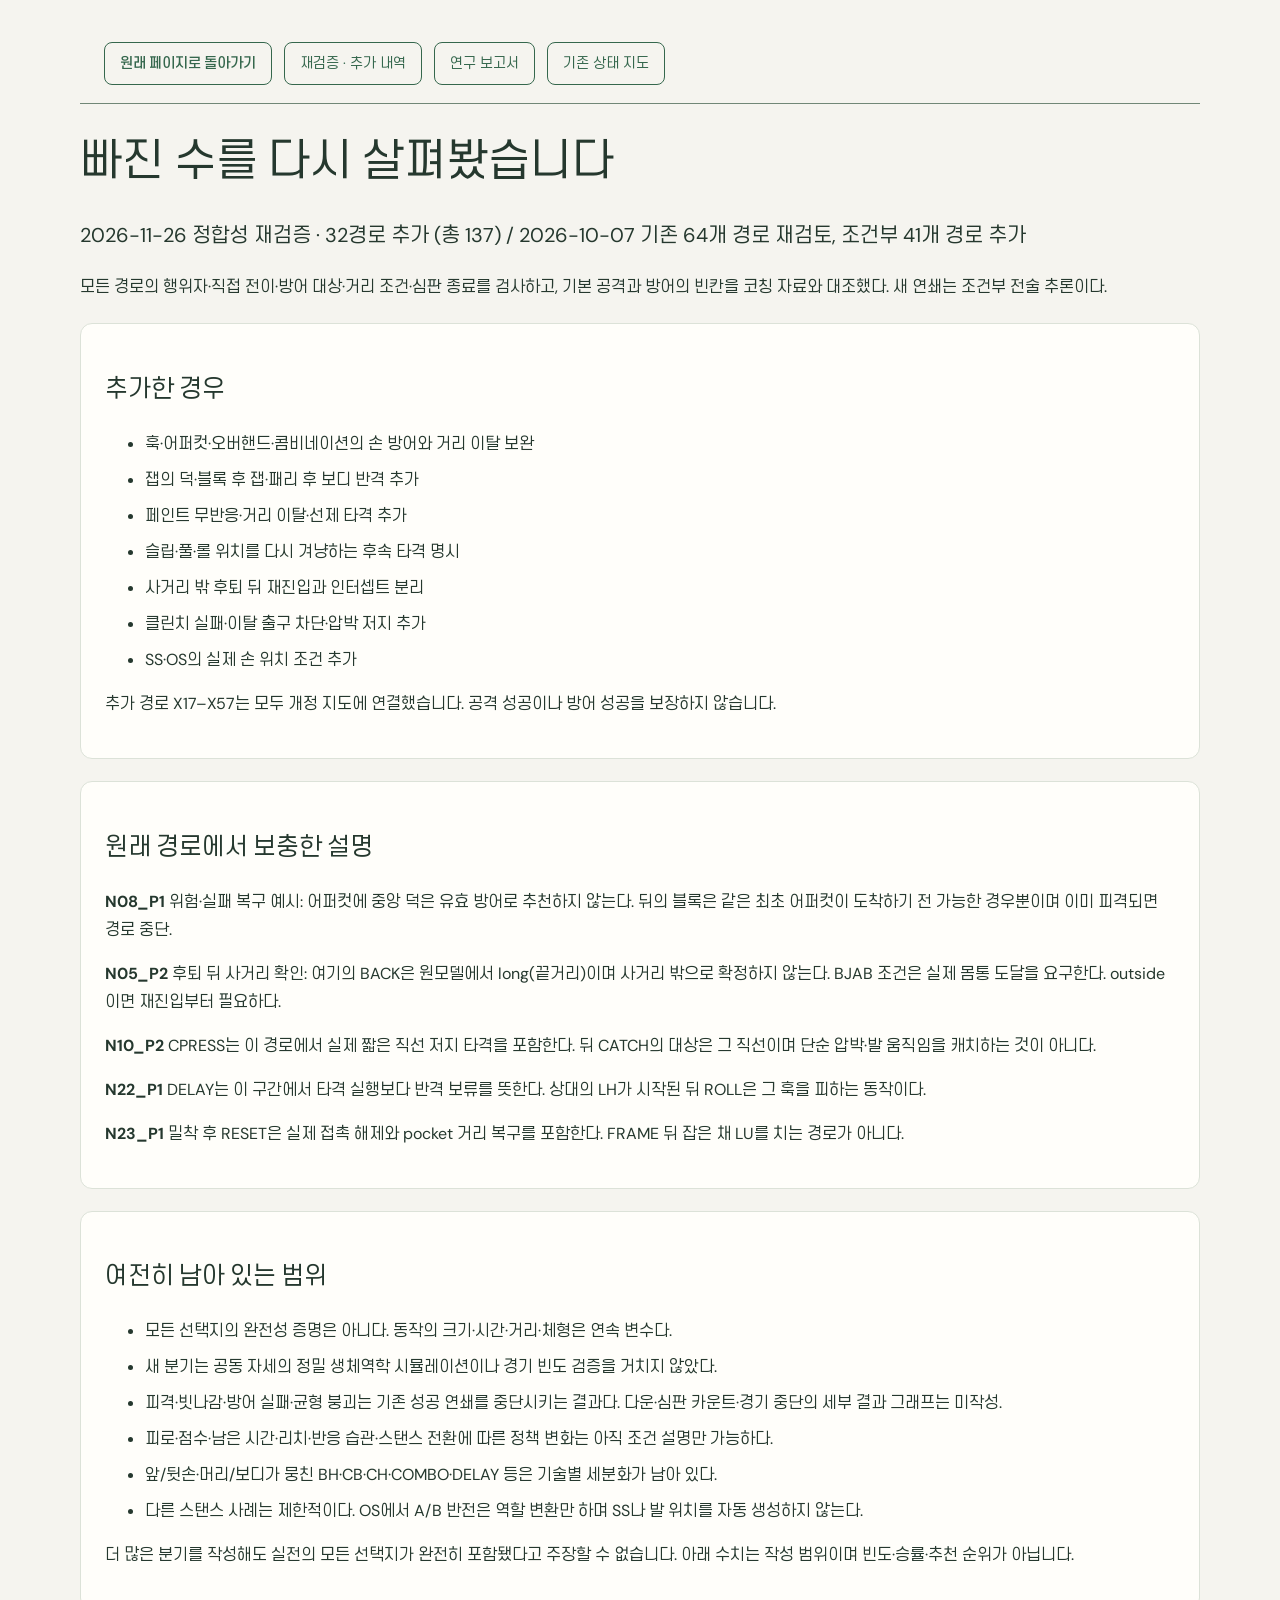
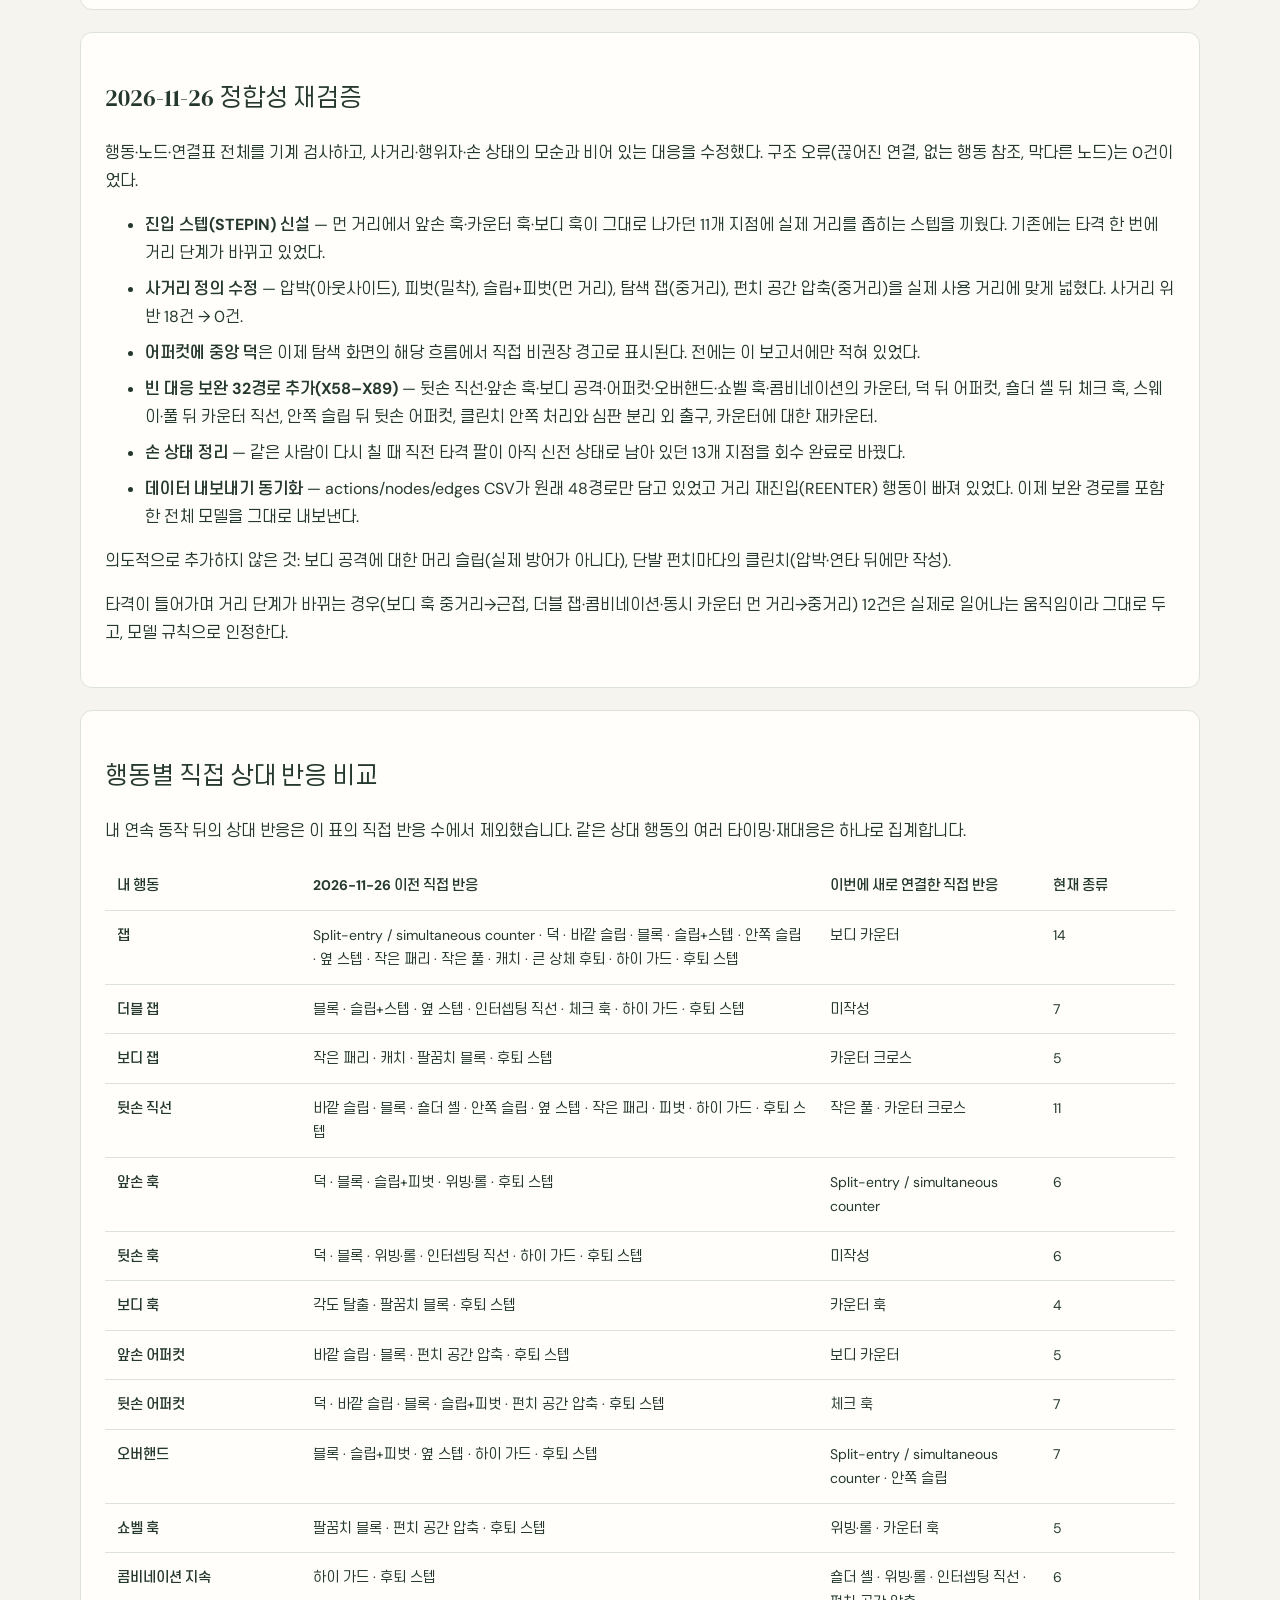
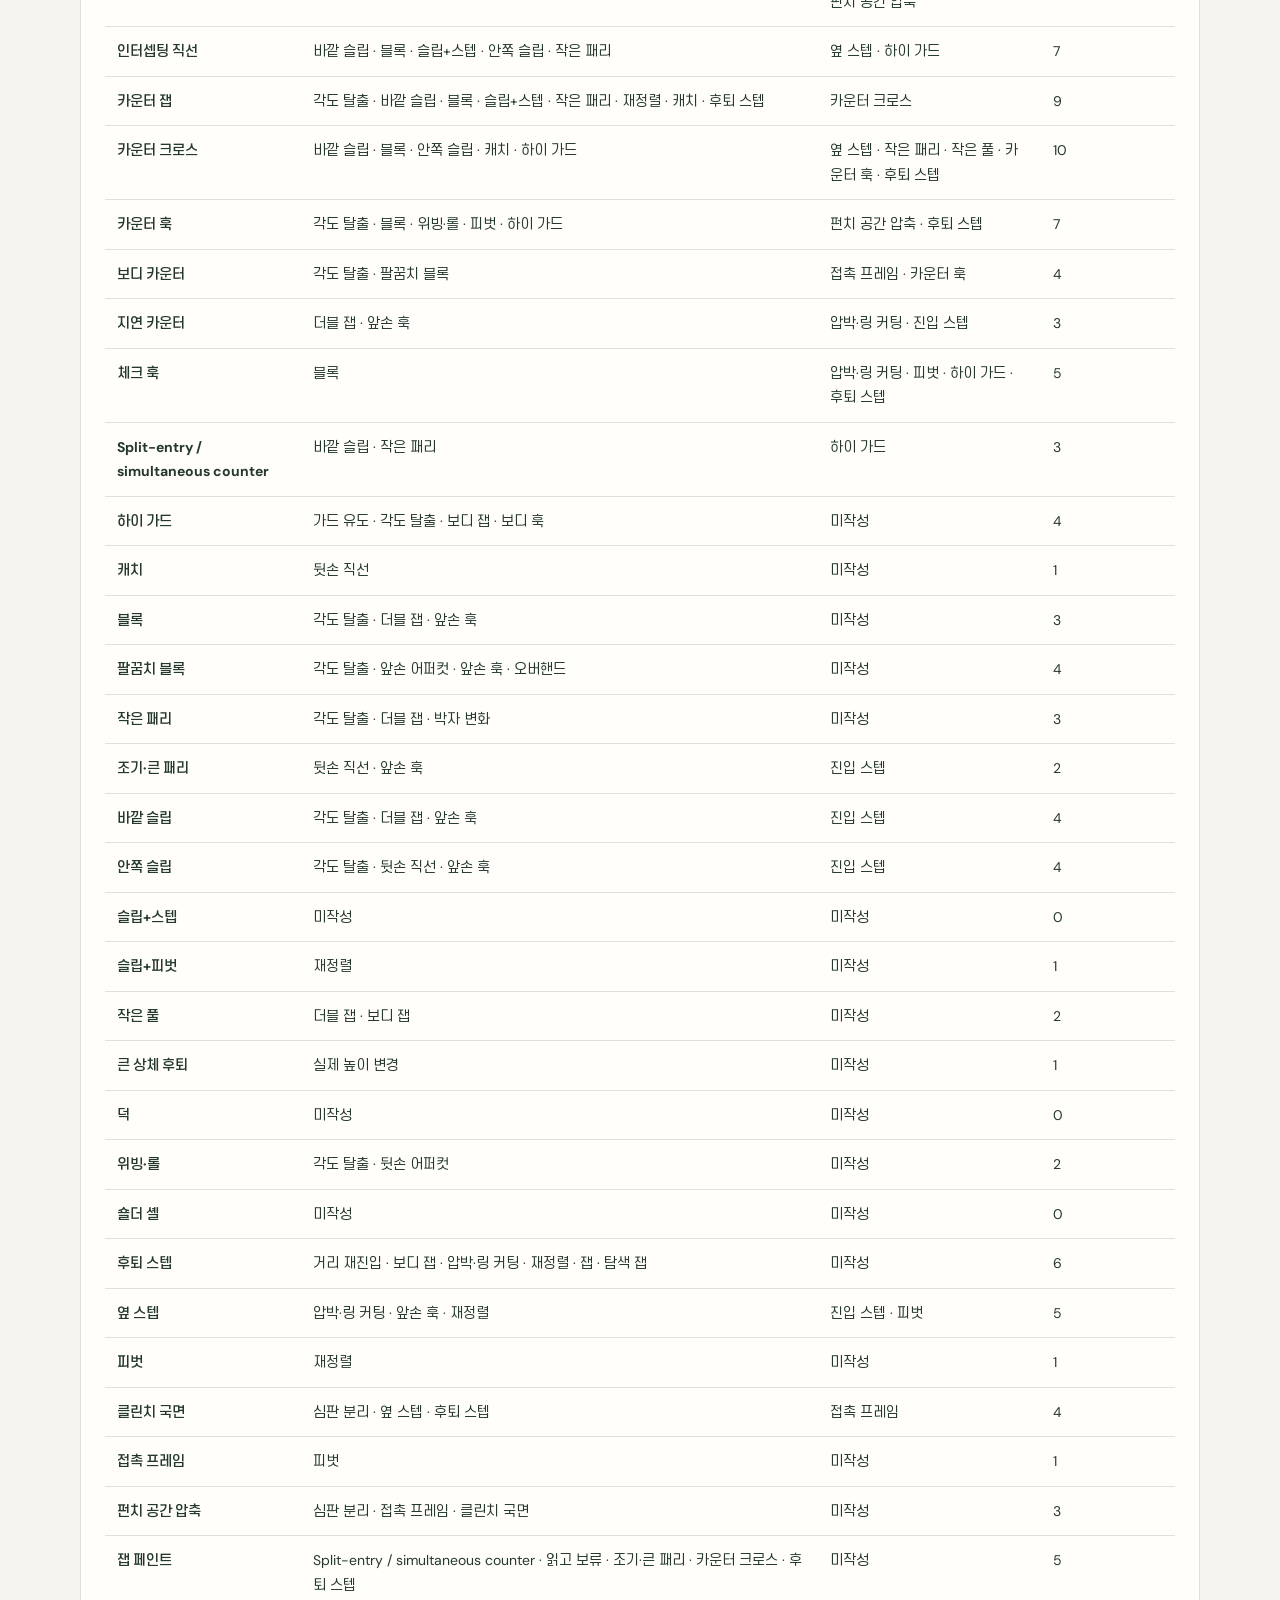
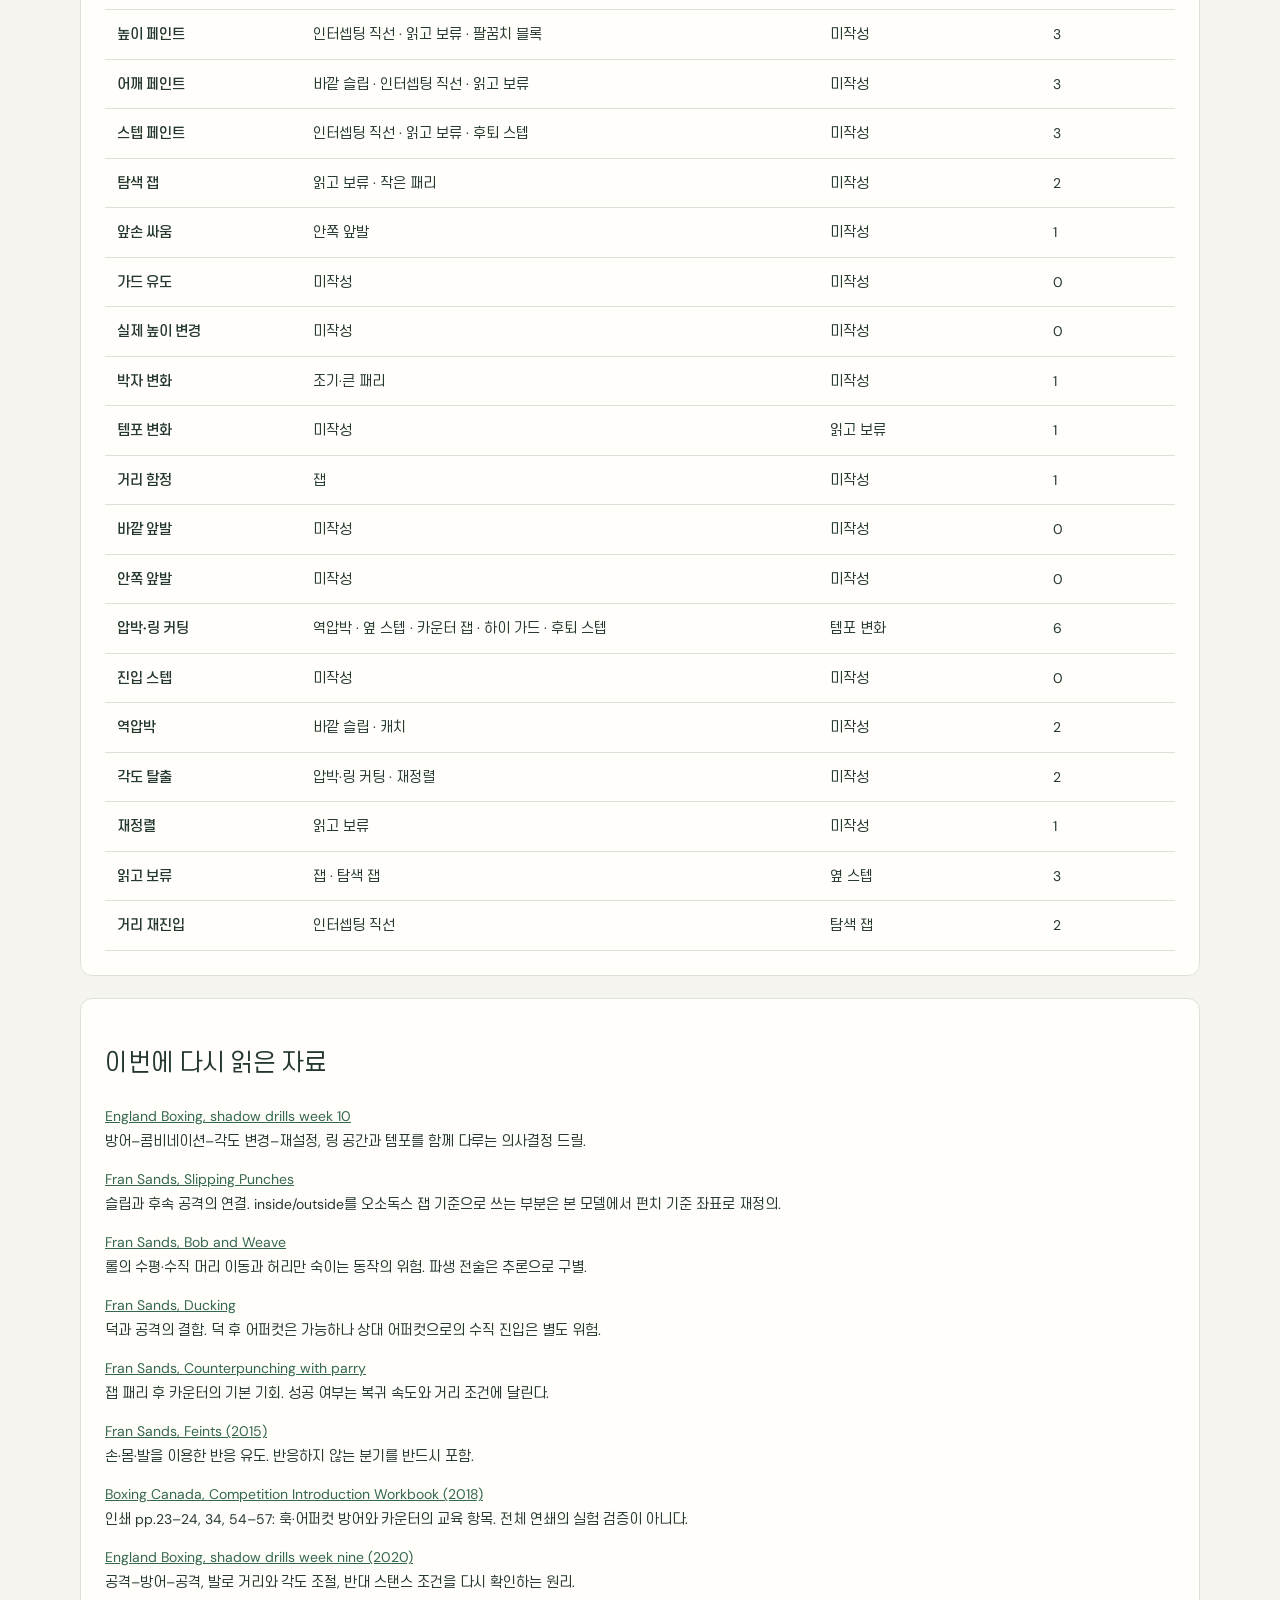
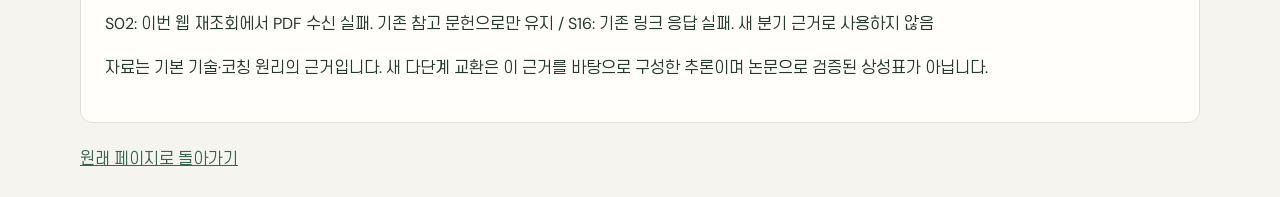
==== commit b72c9a2b: "Close the range, warning and coverage gaps in the decision network - add a step-in action and use it" ====
--- a/audit-report.html
+++ b/audit-report.html
@@ -1 +1 @@
-<!doctype html><html lang="ko"><meta charset="utf-8"><meta name="viewport" content="width=device-width,initial-scale=1"><title>boxing | 재검증과 추가 내역</title><style>body{font:16px/1.75 system-ui,"Malgun Gothic",sans-serif;color:#25382e;background:#f5f4ef;max-width:1120px;margin:auto;padding:24px}h1{font-size:clamp(28px,4vw,44px);line-height:1.25}a{color:#35674d}section{background:#fffefa;border:1px solid #dce2d8;border-radius:12px;padding:24px;margin:22px 0}.tablewrap{overflow:auto}table{border-collapse:collapse;width:100%;min-width:700px;font-size:14px}th,td{padding:12px;border-bottom:1px solid #dce2d8;text-align:left;vertical-align:top}th{min-width:110px}.lead{font-size:20px}li{margin:8px 0}.source{font-size:14px}</style><link rel="stylesheet" href="typography.css?v=20261020"><style>.site-navigation{display:flex;gap:12px;flex-wrap:wrap;align-items:center;max-width:1440px;margin:0 auto;padding:18px 24px;border-bottom:1px solid #718777}.site-navigation a{display:inline-block;padding:10px 15px;border:1px solid currentColor;border-radius:8px;text-decoration:none;font:14px/1.5 system-ui,"Malgun Gothic",sans-serif}.site-navigation a:first-child{font-weight:650}@media(max-width:600px){.site-navigation{padding:14px 0}.site-navigation a{padding:9px 11px}}</style><link rel="icon" type="image/svg+xml" href="data:image/svg+xml,%3Csvg%20xmlns%3D%22http%3A%2F%2Fwww.w3.org%2F2000%2Fsvg%22%20viewBox%3D%220%200%2032%2032%22%3E%3Crect%20width%3D%2232%22%20height%3D%2232%22%20rx%3D%226%22%20fill%3D%22%2325382e%22%2F%3E%3Ctext%20x%3D%2216%22%20y%3D%2224%22%20text-anchor%3D%22middle%22%20fill%3D%22%23fffefa%22%20font-family%3D%22sans-serif%22%20font-size%3D%2225%22%20font-weight%3D%22700%22%3EB%3C%2Ftext%3E%3C%2Fsvg%3E"><nav class="site-navigation" aria-label="boxing 페이지 이동"><a href="boxing-decision-network.html">원래 페이지로 돌아가기</a><a href="audit-report.html">재검증 · 추가 내역</a><a href="research-report.html">연구 보고서</a><a href="boxing-state-network.html">기존 상태 지도</a></nav><h1>빠진 수를 다시 살펴봤습니다</h1><p class="lead">2026-10-07 · 기존 64개 경로 재검토, 조건부 41개 경로 추가</p><p>모든 경로의 행위자·직접 전이·방어 대상·거리 조건·심판 종료를 검사하고, 기본 공격과 방어의 빈칸을 코칭 자료와 대조했다. 새 연쇄는 조건부 전술 추론이다.</p><section><h2>추가한 경우</h2><ul><li>훅·어퍼컷·오버핸드·콤비네이션의 손 방어와 거리 이탈 보완</li><li>잽의 덕·블록 후 잽·패리 후 보디 반격 추가</li><li>페인트 무반응·거리 이탈·선제 타격 추가</li><li>슬립·풀·롤 위치를 다시 겨냥하는 후속 타격 명시</li><li>사거리 밖 후퇴 뒤 재진입과 인터셉트 분리</li><li>클린치 실패·이탈 출구 차단·압박 저지 추가</li><li>SS·OS의 실제 손 위치 조건 추가</li></ul><p>추가 경로 X17–X57는 모두 개정 지도에 연결했습니다. 공격 성공이나 방어 성공을 보장하지 않습니다.</p></section><section><h2>원래 경로에서 보충한 설명</h2><p><b>N08_P1</b> 위험·실패 복구 예시: 어퍼컷에 중앙 덕은 유효 방어로 추천하지 않는다. 뒤의 블록은 같은 최초 어퍼컷이 도착하기 전 가능한 경우뿐이며 이미 피격되면 경로 중단.</p><p><b>N05_P2</b> 후퇴 뒤 사거리 확인: 여기의 BACK은 원모델에서 long(끝거리)이며 사거리 밖으로 확정하지 않는다. BJAB 조건은 실제 몸통 도달을 요구한다. outside이면 재진입부터 필요하다.</p><p><b>N10_P2</b> CPRESS는 이 경로에서 실제 짧은 직선 저지 타격을 포함한다. 뒤 CATCH의 대상은 그 직선이며 단순 압박·발 움직임을 캐치하는 것이 아니다.</p><p><b>N22_P1</b> DELAY는 이 구간에서 타격 실행보다 반격 보류를 뜻한다. 상대의 LH가 시작된 뒤 ROLL은 그 훅을 피하는 동작이다.</p><p><b>N23_P1</b> 밀착 후 RESET은 실제 접촉 해제와 pocket 거리 복구를 포함한다. FRAME 뒤 잡은 채 LU를 치는 경로가 아니다.</p></section><section><h2>여전히 남아 있는 범위</h2><ul><li>모든 선택지의 완전성 증명은 아니다. 동작의 크기·시간·거리·체형은 연속 변수다.</li><li>새 분기는 공동 자세의 정밀 생체역학 시뮬레이션이나 경기 빈도 검증을 거치지 않았다.</li><li>피격·빗나감·방어 실패·균형 붕괴는 기존 성공 연쇄를 중단시키는 결과다. 다운·심판 카운트·경기 중단의 세부 결과 그래프는 미작성.</li><li>피로·점수·남은 시간·리치·반응 습관·스탠스 전환에 따른 정책 변화는 아직 조건 설명만 가능하다.</li><li>앞/뒷손·머리/보디가 뭉친 BH·CB·CH·COMBO·DELAY 등은 기술별 세분화가 남아 있다.</li><li>다른 스탠스 사례는 제한적이다. OS에서 A/B 반전은 역할 변환만 하며 SS나 발 위치를 자동 생성하지 않는다.</li></ul><p>더 많은 분기를 작성해도 실전의 모든 선택지가 완전히 포함됐다고 주장할 수 없습니다. 아래 수치는 작성 범위이며 빈도·승률·추천 순위가 아닙니다.</p></section><section><h2>행동별 직접 상대 반응 비교</h2><p>내 연속 동작 뒤의 상대 반응은 이 표의 직접 반응 수에서 제외했습니다. 같은 상대 행동의 여러 타이밍·재대응은 하나로 집계합니다.</p><div class="tablewrap"><table><thead><tr><th>내 행동</th><th>개정 전 직접 반응</th><th>이번에 새로 연결한 직접 반응</th><th>개정 후 종류</th></tr></thead><tbody><tr><th>잽</th><td>후퇴 스텝 · 블록 · 캐치 · 하이 가드 · 옆 스텝 · 작은 패리 · 작은 풀 · 안쪽 슬립 · 바깥 슬립 · Split-entry / simultaneous counter · 슬립+스텝 · 큰 상체 후퇴</td><td>덕</td><td>13</td></tr><tr><th>더블 잽</th><td>후퇴 스텝 · 블록 · 체크 훅 · 인터셉팅 직선 · 옆 스텝 · 슬립+스텝</td><td>하이 가드</td><td>7</td></tr><tr><th>보디 잽</th><td>후퇴 스텝 · 캐치 · 팔꿈치 블록</td><td>작은 패리</td><td>4</td></tr><tr><th>뒷손 직선</th><td>후퇴 스텝 · 블록 · 하이 가드 · 작은 패리 · 피벗 · 숄더 셸 · 안쪽 슬립 · 바깥 슬립</td><td>옆 스텝</td><td>9</td></tr><tr><th>앞손 훅</th><td>후퇴 스텝 · 블록 · 위빙·롤 · 슬립+피벗</td><td>덕</td><td>5</td></tr><tr><th>뒷손 훅</th><td>하이 가드 · 인터셉팅 직선</td><td>후퇴 스텝 · 블록 · 덕 · 위빙·롤</td><td>6</td></tr><tr><th>보디 훅</th><td>팔꿈치 블록 · 각도 탈출</td><td>후퇴 스텝</td><td>3</td></tr><tr><th>앞손 어퍼컷</th><td>후퇴 스텝 · 블록 · 펀치 공간 압축 · 바깥 슬립</td><td>미작성</td><td>4</td></tr><tr><th>뒷손 어퍼컷</th><td>블록 · 덕 · 펀치 공간 압축 · 바깥 슬립 · 슬립+피벗</td><td>후퇴 스텝</td><td>6</td></tr><tr><th>오버핸드</th><td>하이 가드 · 슬립+피벗</td><td>후퇴 스텝 · 블록 · 옆 스텝</td><td>5</td></tr><tr><th>쇼벨 훅</th><td>팔꿈치 블록 · 펀치 공간 압축</td><td>후퇴 스텝</td><td>3</td></tr><tr><th>콤비네이션 지속</th><td>하이 가드</td><td>후퇴 스텝</td><td>2</td></tr><tr><th>인터셉팅 직선</th><td>작은 패리 · 안쪽 슬립 · 바깥 슬립 · 슬립+스텝</td><td>블록</td><td>5</td></tr><tr><th>카운터 잽</th><td>후퇴 스텝 · 블록 · 캐치 · 각도 탈출 · 작은 패리 · 재정렬 · 바깥 슬립 · 슬립+스텝</td><td>미작성</td><td>8</td></tr><tr><th>카운터 크로스</th><td>블록 · 캐치 · 하이 가드 · 안쪽 슬립 · 바깥 슬립</td><td>미작성</td><td>5</td></tr><tr><th>카운터 훅</th><td>블록 · 각도 탈출 · 하이 가드 · 피벗 · 위빙·롤</td><td>미작성</td><td>5</td></tr><tr><th>보디 카운터</th><td>팔꿈치 블록 · 각도 탈출</td><td>미작성</td><td>2</td></tr><tr><th>지연 카운터</th><td>더블 잽 · 앞손 훅</td><td>미작성</td><td>2</td></tr><tr><th>체크 훅</th><td>블록</td><td>미작성</td><td>1</td></tr><tr><th>Split-entry / simultaneous counter</th><td>작은 패리 · 바깥 슬립</td><td>미작성</td><td>2</td></tr><tr><th>하이 가드</th><td>보디 훅 · 보디 잽 · 가드 유도</td><td>각도 탈출</td><td>4</td></tr><tr><th>캐치</th><td>뒷손 직선</td><td>미작성</td><td>1</td></tr><tr><th>블록</th><td>더블 잽 · 각도 탈출 · 앞손 훅</td><td>미작성</td><td>3</td></tr><tr><th>팔꿈치 블록</th><td>각도 탈출 · 앞손 훅 · 앞손 어퍼컷 · 오버핸드</td><td>미작성</td><td>4</td></tr><tr><th>작은 패리</th><td>더블 잽 · 각도 탈출 · 박자 변화</td><td>미작성</td><td>3</td></tr><tr><th>조기·큰 패리</th><td>뒷손 직선 · 앞손 훅</td><td>미작성</td><td>2</td></tr><tr><th>바깥 슬립</th><td>더블 잽 · 각도 탈출 · 앞손 훅</td><td>미작성</td><td>3</td></tr><tr><th>안쪽 슬립</th><td>각도 탈출 · 앞손 훅</td><td>뒷손 직선</td><td>3</td></tr><tr><th>슬립+스텝</th><td>미작성</td><td>미작성</td><td>0</td></tr><tr><th>슬립+피벗</th><td>재정렬</td><td>미작성</td><td>1</td></tr><tr><th>작은 풀</th><td>더블 잽</td><td>보디 잽</td><td>2</td></tr><tr><th>큰 상체 후퇴</th><td>실제 높이 변경</td><td>미작성</td><td>1</td></tr><tr><th>덕</th><td>미작성</td><td>미작성</td><td>0</td></tr><tr><th>위빙·롤</th><td>각도 탈출 · 뒷손 어퍼컷</td><td>미작성</td><td>2</td></tr><tr><th>숄더 셸</th><td>미작성</td><td>미작성</td><td>0</td></tr><tr><th>후퇴 스텝</th><td>보디 잽 · 잽 · 압박·링 커팅 · 탐색 잽 · 재정렬</td><td>거리 재진입</td><td>6</td></tr><tr><th>옆 스텝</th><td>앞손 훅 · 압박·링 커팅 · 재정렬</td><td>미작성</td><td>3</td></tr><tr><th>피벗</th><td>재정렬</td><td>미작성</td><td>1</td></tr><tr><th>클린치 국면</th><td>미작성</td><td>후퇴 스텝 · 옆 스텝</td><td>2</td></tr><tr><th>접촉 프레임</th><td>피벗</td><td>미작성</td><td>1</td></tr><tr><th>펀치 공간 압축</th><td>클린치 국면 · 접촉 프레임</td><td>미작성</td><td>2</td></tr><tr><th>잽 페인트</th><td>카운터 크로스 · 읽고 보류 · Split-entry / simultaneous counter · 조기·큰 패리</td><td>후퇴 스텝</td><td>5</td></tr><tr><th>높이 페인트</th><td>팔꿈치 블록</td><td>인터셉팅 직선 · 읽고 보류</td><td>3</td></tr><tr><th>어깨 페인트</th><td>읽고 보류 · 바깥 슬립</td><td>인터셉팅 직선</td><td>3</td></tr><tr><th>스텝 페인트</th><td>후퇴 스텝 · 읽고 보류</td><td>인터셉팅 직선</td><td>3</td></tr><tr><th>탐색 잽</th><td>작은 패리 · 읽고 보류</td><td>미작성</td><td>2</td></tr><tr><th>앞손 싸움</th><td>안쪽 앞발</td><td>미작성</td><td>1</td></tr><tr><th>가드 유도</th><td>미작성</td><td>미작성</td><td>0</td></tr><tr><th>실제 높이 변경</th><td>미작성</td><td>미작성</td><td>0</td></tr><tr><th>박자 변화</th><td>조기·큰 패리</td><td>미작성</td><td>1</td></tr><tr><th>템포 변화</th><td>미작성</td><td>미작성</td><td>0</td></tr><tr><th>거리 함정</th><td>잽</td><td>미작성</td><td>1</td></tr><tr><th>바깥 앞발</th><td>미작성</td><td>미작성</td><td>0</td></tr><tr><th>안쪽 앞발</th><td>미작성</td><td>미작성</td><td>0</td></tr><tr><th>압박·링 커팅</th><td>후퇴 스텝 · 카운터 잽 · 역압박 · 하이 가드 · 옆 스텝</td><td>미작성</td><td>5</td></tr><tr><th>역압박</th><td>캐치 · 바깥 슬립</td><td>미작성</td><td>2</td></tr><tr><th>각도 탈출</th><td>재정렬</td><td>압박·링 커팅</td><td>2</td></tr><tr><th>재정렬</th><td>미작성</td><td>읽고 보류</td><td>1</td></tr><tr><th>읽고 보류</th><td>잽</td><td>탐색 잽</td><td>2</td></tr><tr><th>거리 재진입</th><td>미작성</td><td>인터셉팅 직선</td><td>1</td></tr></tbody></table></div></section><section><h2>이번에 다시 읽은 자료</h2><p class="source"><a href="https://www.englandboxing.org/news_articles/england-boxing-shadow-boxing-drills-week-10/">England Boxing, shadow drills week 10</a><br>방어–콤비네이션–각도 변경–재설정, 링 공간과 템포를 함께 다루는 의사결정 드릴.</p><p class="source"><a href="https://www.myboxingcoach.com/body-movement-slips/">Fran Sands, Slipping Punches</a><br>슬립과 후속 공격의 연결. inside/outside를 오소독스 잽 기준으로 쓰는 부분은 본 모델에서 펀치 기준 좌표로 재정의.</p><p class="source"><a href="https://www.myboxingcoach.com/bob-and-weave-roll-with-em/">Fran Sands, Bob and Weave</a><br>롤의 수평·수직 머리 이동과 허리만 숙이는 동작의 위험. 파생 전술은 추론으로 구별.</p><p class="source"><a href="https://www.myboxingcoach.com/body-movement-duck/">Fran Sands, Ducking</a><br>덕과 공격의 결합. 덕 후 어퍼컷은 가능하나 상대 어퍼컷으로의 수직 진입은 별도 위험.</p><p class="source"><a href="https://www.myboxingcoach.com/counterpunching-with-the-parry/">Fran Sands, Counterpunching with parry</a><br>잽 패리 후 카운터의 기본 기회. 성공 여부는 복귀 속도와 거리 조건에 달린다.</p><p class="source"><a href="https://www.myboxingcoach.com/feinting-in-boxing-tips/">Fran Sands, Feints (2015)</a><br>손·몸·발을 이용한 반응 유도. 반응하지 않는 분기를 반드시 포함.</p><p class="source"><a href="https://boxingcanada.org/wp-content/uploads/2025/06/Workbook-Competition-Introduction-manual-EN.pdf">Boxing Canada, Competition Introduction Workbook (2018)</a><br>인쇄 pp.23–24, 34, 54–57: 훅·어퍼컷 방어와 카운터의 교육 항목. 전체 연쇄의 실험 검증이 아니다.</p><p class="source"><a href="https://www.englandboxing.org/news_articles/england-boxing-shadow-boxing-drills-week-nine/">England Boxing, shadow drills week nine (2020)</a><br>공격–방어–공격, 발로 거리와 각도 조절, 반대 스탠스 조건을 다시 확인하는 원리.</p><p>S02: 이번 웹 재조회에서 PDF 수신 실패. 기존 참고 문헌으로만 유지 / S16: 기존 링크 응답 실패. 새 분기 근거로 사용하지 않음</p><p>자료는 기본 기술·코칭 원리의 근거입니다. 새 다단계 교환은 이 근거를 바탕으로 구성한 추론이며 논문으로 검증된 상성표가 아닙니다.</p></section><a href="boxing-decision-network.html">원래 페이지로 돌아가기</a></html>+<!doctype html><html lang="ko"><meta charset="utf-8"><meta name="viewport" content="width=device-width,initial-scale=1"><title>boxing | 재검증과 추가 내역</title><style>body{font:16px/1.75 system-ui,"Malgun Gothic",sans-serif;color:#25382e;background:#f5f4ef;max-width:1120px;margin:auto;padding:24px}h1{font-size:clamp(28px,4vw,44px);line-height:1.25}a{color:#35674d}section{background:#fffefa;border:1px solid #dce2d8;border-radius:12px;padding:24px;margin:22px 0}.tablewrap{overflow:auto}table{border-collapse:collapse;width:100%;min-width:700px;font-size:14px}th,td{padding:12px;border-bottom:1px solid #dce2d8;text-align:left;vertical-align:top}th{min-width:110px}.lead{font-size:20px}li{margin:8px 0}.source{font-size:14px}</style><link rel="stylesheet" href="typography.css?v=20261020"><style>.site-navigation{display:flex;gap:12px;flex-wrap:wrap;align-items:center;max-width:1440px;margin:0 auto;padding:18px 24px;border-bottom:1px solid #718777}.site-navigation a{display:inline-block;padding:10px 15px;border:1px solid currentColor;border-radius:8px;text-decoration:none;font:14px/1.5 system-ui,"Malgun Gothic",sans-serif}.site-navigation a:first-child{font-weight:650}@media(max-width:600px){.site-navigation{padding:14px 0}.site-navigation a{padding:9px 11px}}</style><link rel="icon" type="image/svg+xml" href="data:image/svg+xml,%3Csvg%20xmlns%3D%22http%3A%2F%2Fwww.w3.org%2F2000%2Fsvg%22%20viewBox%3D%220%200%2032%2032%22%3E%3Crect%20width%3D%2232%22%20height%3D%2232%22%20rx%3D%226%22%20fill%3D%22%2325382e%22%2F%3E%3Ctext%20x%3D%2216%22%20y%3D%2224%22%20text-anchor%3D%22middle%22%20fill%3D%22%23fffefa%22%20font-family%3D%22sans-serif%22%20font-size%3D%2225%22%20font-weight%3D%22700%22%3EB%3C%2Ftext%3E%3C%2Fsvg%3E"><nav class="site-navigation" aria-label="boxing 페이지 이동"><a href="boxing-decision-network.html">원래 페이지로 돌아가기</a><a href="audit-report.html">재검증 · 추가 내역</a><a href="research-report.html">연구 보고서</a><a href="boxing-state-network.html">기존 상태 지도</a></nav><h1>빠진 수를 다시 살펴봤습니다</h1><p class="lead">2026-11-26 정합성 재검증 · 32경로 추가 (총 137) / 2026-10-07 기존 64개 경로 재검토, 조건부 41개 경로 추가</p><p>모든 경로의 행위자·직접 전이·방어 대상·거리 조건·심판 종료를 검사하고, 기본 공격과 방어의 빈칸을 코칭 자료와 대조했다. 새 연쇄는 조건부 전술 추론이다.</p><section><h2>추가한 경우</h2><ul><li>훅·어퍼컷·오버핸드·콤비네이션의 손 방어와 거리 이탈 보완</li><li>잽의 덕·블록 후 잽·패리 후 보디 반격 추가</li><li>페인트 무반응·거리 이탈·선제 타격 추가</li><li>슬립·풀·롤 위치를 다시 겨냥하는 후속 타격 명시</li><li>사거리 밖 후퇴 뒤 재진입과 인터셉트 분리</li><li>클린치 실패·이탈 출구 차단·압박 저지 추가</li><li>SS·OS의 실제 손 위치 조건 추가</li></ul><p>추가 경로 X17–X57는 모두 개정 지도에 연결했습니다. 공격 성공이나 방어 성공을 보장하지 않습니다.</p></section><section><h2>원래 경로에서 보충한 설명</h2><p><b>N08_P1</b> 위험·실패 복구 예시: 어퍼컷에 중앙 덕은 유효 방어로 추천하지 않는다. 뒤의 블록은 같은 최초 어퍼컷이 도착하기 전 가능한 경우뿐이며 이미 피격되면 경로 중단.</p><p><b>N05_P2</b> 후퇴 뒤 사거리 확인: 여기의 BACK은 원모델에서 long(끝거리)이며 사거리 밖으로 확정하지 않는다. BJAB 조건은 실제 몸통 도달을 요구한다. outside이면 재진입부터 필요하다.</p><p><b>N10_P2</b> CPRESS는 이 경로에서 실제 짧은 직선 저지 타격을 포함한다. 뒤 CATCH의 대상은 그 직선이며 단순 압박·발 움직임을 캐치하는 것이 아니다.</p><p><b>N22_P1</b> DELAY는 이 구간에서 타격 실행보다 반격 보류를 뜻한다. 상대의 LH가 시작된 뒤 ROLL은 그 훅을 피하는 동작이다.</p><p><b>N23_P1</b> 밀착 후 RESET은 실제 접촉 해제와 pocket 거리 복구를 포함한다. FRAME 뒤 잡은 채 LU를 치는 경로가 아니다.</p></section><section><h2>여전히 남아 있는 범위</h2><ul><li>모든 선택지의 완전성 증명은 아니다. 동작의 크기·시간·거리·체형은 연속 변수다.</li><li>새 분기는 공동 자세의 정밀 생체역학 시뮬레이션이나 경기 빈도 검증을 거치지 않았다.</li><li>피격·빗나감·방어 실패·균형 붕괴는 기존 성공 연쇄를 중단시키는 결과다. 다운·심판 카운트·경기 중단의 세부 결과 그래프는 미작성.</li><li>피로·점수·남은 시간·리치·반응 습관·스탠스 전환에 따른 정책 변화는 아직 조건 설명만 가능하다.</li><li>앞/뒷손·머리/보디가 뭉친 BH·CB·CH·COMBO·DELAY 등은 기술별 세분화가 남아 있다.</li><li>다른 스탠스 사례는 제한적이다. OS에서 A/B 반전은 역할 변환만 하며 SS나 발 위치를 자동 생성하지 않는다.</li></ul><p>더 많은 분기를 작성해도 실전의 모든 선택지가 완전히 포함됐다고 주장할 수 없습니다. 아래 수치는 작성 범위이며 빈도·승률·추천 순위가 아닙니다.</p></section><section><h2>2026-11-26 정합성 재검증</h2><p>행동·노드·연결표 전체를 기계 검사하고, 사거리·행위자·손 상태의 모순과 비어 있는 대응을 수정했다. 구조 오류(끊어진 연결, 없는 행동 참조, 막다른 노드)는 0건이었다.</p><ul><li><b>진입 스텝(STEPIN) 신설</b> — 먼 거리에서 앞손 훅·카운터 훅·보디 훅이 그대로 나가던 11개 지점에 실제 거리를 좁히는 스텝을 끼웠다. 기존에는 타격 한 번에 거리 단계가 바뀌고 있었다.</li><li><b>사거리 정의 수정</b> — 압박(아웃사이드), 피벗(밀착), 슬립+피벗(먼 거리), 탐색 잽(중거리), 펀치 공간 압축(중거리)을 실제 사용 거리에 맞게 넓혔다. 사거리 위반 18건 → 0건.</li><li><b>어퍼컷에 중앙 덕</b>은 이제 탐색 화면의 해당 흐름에서 직접 비권장 경고로 표시된다. 전에는 이 보고서에만 적혀 있었다.</li><li><b>빈 대응 보완 32경로 추가(X58–X89)</b> — 뒷손 직선·앞손 훅·보디 공격·어퍼컷·오버핸드·쇼벨 훅·콤비네이션의 카운터, 덕 뒤 어퍼컷, 숄더 셸 뒤 체크 훅, 스웨이·풀 뒤 카운터 직선, 안쪽 슬립 뒤 뒷손 어퍼컷, 클린치 안쪽 처리와 심판 분리 외 출구, 카운터에 대한 재카운터.</li><li><b>손 상태 정리</b> — 같은 사람이 다시 칠 때 직전 타격 팔이 아직 신전 상태로 남아 있던 13개 지점을 회수 완료로 바꿨다.</li><li><b>데이터 내보내기 동기화</b> — actions/nodes/edges CSV가 원래 48경로만 담고 있었고 거리 재진입(REENTER) 행동이 빠져 있었다. 이제 보완 경로를 포함한 전체 모델을 그대로 내보낸다.</li></ul><p>의도적으로 추가하지 않은 것: 보디 공격에 대한 머리 슬립(실제 방어가 아니다), 단발 펀치마다의 클린치(압박·연타 뒤에만 작성).</p><p>타격이 들어가며 거리 단계가 바뀌는 경우(보디 훅 중거리→근접, 더블 잽·콤비네이션·동시 카운터 먼 거리→중거리) 12건은 실제로 일어나는 움직임이라 그대로 두고, 모델 규칙으로 인정한다.</p></section><section><h2>행동별 직접 상대 반응 비교</h2><p>내 연속 동작 뒤의 상대 반응은 이 표의 직접 반응 수에서 제외했습니다. 같은 상대 행동의 여러 타이밍·재대응은 하나로 집계합니다.</p><div class="tablewrap"><table><thead><tr><th>내 행동</th><th>2026-11-26 이전 직접 반응</th><th>이번에 새로 연결한 직접 반응</th><th>현재 종류</th></tr></thead><tbody><tr><th>잽</th><td>Split-entry / simultaneous counter · 덕 · 바깥 슬립 · 블록 · 슬립+스텝 · 안쪽 슬립 · 옆 스텝 · 작은 패리 · 작은 풀 · 캐치 · 큰 상체 후퇴 · 하이 가드 · 후퇴 스텝</td><td>보디 카운터</td><td>14</td></tr><tr><th>더블 잽</th><td>블록 · 슬립+스텝 · 옆 스텝 · 인터셉팅 직선 · 체크 훅 · 하이 가드 · 후퇴 스텝</td><td>미작성</td><td>7</td></tr><tr><th>보디 잽</th><td>작은 패리 · 캐치 · 팔꿈치 블록 · 후퇴 스텝</td><td>카운터 크로스</td><td>5</td></tr><tr><th>뒷손 직선</th><td>바깥 슬립 · 블록 · 숄더 셸 · 안쪽 슬립 · 옆 스텝 · 작은 패리 · 피벗 · 하이 가드 · 후퇴 스텝</td><td>작은 풀 · 카운터 크로스</td><td>11</td></tr><tr><th>앞손 훅</th><td>덕 · 블록 · 슬립+피벗 · 위빙·롤 · 후퇴 스텝</td><td>Split-entry / simultaneous counter</td><td>6</td></tr><tr><th>뒷손 훅</th><td>덕 · 블록 · 위빙·롤 · 인터셉팅 직선 · 하이 가드 · 후퇴 스텝</td><td>미작성</td><td>6</td></tr><tr><th>보디 훅</th><td>각도 탈출 · 팔꿈치 블록 · 후퇴 스텝</td><td>카운터 훅</td><td>4</td></tr><tr><th>앞손 어퍼컷</th><td>바깥 슬립 · 블록 · 펀치 공간 압축 · 후퇴 스텝</td><td>보디 카운터</td><td>5</td></tr><tr><th>뒷손 어퍼컷</th><td>덕 · 바깥 슬립 · 블록 · 슬립+피벗 · 펀치 공간 압축 · 후퇴 스텝</td><td>체크 훅</td><td>7</td></tr><tr><th>오버핸드</th><td>블록 · 슬립+피벗 · 옆 스텝 · 하이 가드 · 후퇴 스텝</td><td>Split-entry / simultaneous counter · 안쪽 슬립</td><td>7</td></tr><tr><th>쇼벨 훅</th><td>팔꿈치 블록 · 펀치 공간 압축 · 후퇴 스텝</td><td>위빙·롤 · 카운터 훅</td><td>5</td></tr><tr><th>콤비네이션 지속</th><td>하이 가드 · 후퇴 스텝</td><td>숄더 셸 · 위빙·롤 · 인터셉팅 직선 · 펀치 공간 압축</td><td>6</td></tr><tr><th>인터셉팅 직선</th><td>바깥 슬립 · 블록 · 슬립+스텝 · 안쪽 슬립 · 작은 패리</td><td>옆 스텝 · 하이 가드</td><td>7</td></tr><tr><th>카운터 잽</th><td>각도 탈출 · 바깥 슬립 · 블록 · 슬립+스텝 · 작은 패리 · 재정렬 · 캐치 · 후퇴 스텝</td><td>카운터 크로스</td><td>9</td></tr><tr><th>카운터 크로스</th><td>바깥 슬립 · 블록 · 안쪽 슬립 · 캐치 · 하이 가드</td><td>옆 스텝 · 작은 패리 · 작은 풀 · 카운터 훅 · 후퇴 스텝</td><td>10</td></tr><tr><th>카운터 훅</th><td>각도 탈출 · 블록 · 위빙·롤 · 피벗 · 하이 가드</td><td>펀치 공간 압축 · 후퇴 스텝</td><td>7</td></tr><tr><th>보디 카운터</th><td>각도 탈출 · 팔꿈치 블록</td><td>접촉 프레임 · 카운터 훅</td><td>4</td></tr><tr><th>지연 카운터</th><td>더블 잽 · 앞손 훅</td><td>압박·링 커팅 · 진입 스텝</td><td>3</td></tr><tr><th>체크 훅</th><td>블록</td><td>압박·링 커팅 · 피벗 · 하이 가드 · 후퇴 스텝</td><td>5</td></tr><tr><th>Split-entry / simultaneous counter</th><td>바깥 슬립 · 작은 패리</td><td>하이 가드</td><td>3</td></tr><tr><th>하이 가드</th><td>가드 유도 · 각도 탈출 · 보디 잽 · 보디 훅</td><td>미작성</td><td>4</td></tr><tr><th>캐치</th><td>뒷손 직선</td><td>미작성</td><td>1</td></tr><tr><th>블록</th><td>각도 탈출 · 더블 잽 · 앞손 훅</td><td>미작성</td><td>3</td></tr><tr><th>팔꿈치 블록</th><td>각도 탈출 · 앞손 어퍼컷 · 앞손 훅 · 오버핸드</td><td>미작성</td><td>4</td></tr><tr><th>작은 패리</th><td>각도 탈출 · 더블 잽 · 박자 변화</td><td>미작성</td><td>3</td></tr><tr><th>조기·큰 패리</th><td>뒷손 직선 · 앞손 훅</td><td>진입 스텝</td><td>2</td></tr><tr><th>바깥 슬립</th><td>각도 탈출 · 더블 잽 · 앞손 훅</td><td>진입 스텝</td><td>4</td></tr><tr><th>안쪽 슬립</th><td>각도 탈출 · 뒷손 직선 · 앞손 훅</td><td>진입 스텝</td><td>4</td></tr><tr><th>슬립+스텝</th><td>미작성</td><td>미작성</td><td>0</td></tr><tr><th>슬립+피벗</th><td>재정렬</td><td>미작성</td><td>1</td></tr><tr><th>작은 풀</th><td>더블 잽 · 보디 잽</td><td>미작성</td><td>2</td></tr><tr><th>큰 상체 후퇴</th><td>실제 높이 변경</td><td>미작성</td><td>1</td></tr><tr><th>덕</th><td>미작성</td><td>미작성</td><td>0</td></tr><tr><th>위빙·롤</th><td>각도 탈출 · 뒷손 어퍼컷</td><td>미작성</td><td>2</td></tr><tr><th>숄더 셸</th><td>미작성</td><td>미작성</td><td>0</td></tr><tr><th>후퇴 스텝</th><td>거리 재진입 · 보디 잽 · 압박·링 커팅 · 재정렬 · 잽 · 탐색 잽</td><td>미작성</td><td>6</td></tr><tr><th>옆 스텝</th><td>압박·링 커팅 · 앞손 훅 · 재정렬</td><td>진입 스텝 · 피벗</td><td>5</td></tr><tr><th>피벗</th><td>재정렬</td><td>미작성</td><td>1</td></tr><tr><th>클린치 국면</th><td>심판 분리 · 옆 스텝 · 후퇴 스텝</td><td>접촉 프레임</td><td>4</td></tr><tr><th>접촉 프레임</th><td>피벗</td><td>미작성</td><td>1</td></tr><tr><th>펀치 공간 압축</th><td>심판 분리 · 접촉 프레임 · 클린치 국면</td><td>미작성</td><td>3</td></tr><tr><th>잽 페인트</th><td>Split-entry / simultaneous counter · 읽고 보류 · 조기·큰 패리 · 카운터 크로스 · 후퇴 스텝</td><td>미작성</td><td>5</td></tr><tr><th>높이 페인트</th><td>인터셉팅 직선 · 읽고 보류 · 팔꿈치 블록</td><td>미작성</td><td>3</td></tr><tr><th>어깨 페인트</th><td>바깥 슬립 · 인터셉팅 직선 · 읽고 보류</td><td>미작성</td><td>3</td></tr><tr><th>스텝 페인트</th><td>인터셉팅 직선 · 읽고 보류 · 후퇴 스텝</td><td>미작성</td><td>3</td></tr><tr><th>탐색 잽</th><td>읽고 보류 · 작은 패리</td><td>미작성</td><td>2</td></tr><tr><th>앞손 싸움</th><td>안쪽 앞발</td><td>미작성</td><td>1</td></tr><tr><th>가드 유도</th><td>미작성</td><td>미작성</td><td>0</td></tr><tr><th>실제 높이 변경</th><td>미작성</td><td>미작성</td><td>0</td></tr><tr><th>박자 변화</th><td>조기·큰 패리</td><td>미작성</td><td>1</td></tr><tr><th>템포 변화</th><td>미작성</td><td>읽고 보류</td><td>1</td></tr><tr><th>거리 함정</th><td>잽</td><td>미작성</td><td>1</td></tr><tr><th>바깥 앞발</th><td>미작성</td><td>미작성</td><td>0</td></tr><tr><th>안쪽 앞발</th><td>미작성</td><td>미작성</td><td>0</td></tr><tr><th>압박·링 커팅</th><td>역압박 · 옆 스텝 · 카운터 잽 · 하이 가드 · 후퇴 스텝</td><td>템포 변화</td><td>6</td></tr><tr><th>진입 스텝</th><td>미작성</td><td>미작성</td><td>0</td></tr><tr><th>역압박</th><td>바깥 슬립 · 캐치</td><td>미작성</td><td>2</td></tr><tr><th>각도 탈출</th><td>압박·링 커팅 · 재정렬</td><td>미작성</td><td>2</td></tr><tr><th>재정렬</th><td>읽고 보류</td><td>미작성</td><td>1</td></tr><tr><th>읽고 보류</th><td>잽 · 탐색 잽</td><td>옆 스텝</td><td>3</td></tr><tr><th>거리 재진입</th><td>인터셉팅 직선</td><td>탐색 잽</td><td>2</td></tr></tbody></table></div></section><section><h2>이번에 다시 읽은 자료</h2><p class="source"><a href="https://www.englandboxing.org/news_articles/england-boxing-shadow-boxing-drills-week-10/">England Boxing, shadow drills week 10</a><br>방어–콤비네이션–각도 변경–재설정, 링 공간과 템포를 함께 다루는 의사결정 드릴.</p><p class="source"><a href="https://www.myboxingcoach.com/body-movement-slips/">Fran Sands, Slipping Punches</a><br>슬립과 후속 공격의 연결. inside/outside를 오소독스 잽 기준으로 쓰는 부분은 본 모델에서 펀치 기준 좌표로 재정의.</p><p class="source"><a href="https://www.myboxingcoach.com/bob-and-weave-roll-with-em/">Fran Sands, Bob and Weave</a><br>롤의 수평·수직 머리 이동과 허리만 숙이는 동작의 위험. 파생 전술은 추론으로 구별.</p><p class="source"><a href="https://www.myboxingcoach.com/body-movement-duck/">Fran Sands, Ducking</a><br>덕과 공격의 결합. 덕 후 어퍼컷은 가능하나 상대 어퍼컷으로의 수직 진입은 별도 위험.</p><p class="source"><a href="https://www.myboxingcoach.com/counterpunching-with-the-parry/">Fran Sands, Counterpunching with parry</a><br>잽 패리 후 카운터의 기본 기회. 성공 여부는 복귀 속도와 거리 조건에 달린다.</p><p class="source"><a href="https://www.myboxingcoach.com/feinting-in-boxing-tips/">Fran Sands, Feints (2015)</a><br>손·몸·발을 이용한 반응 유도. 반응하지 않는 분기를 반드시 포함.</p><p class="source"><a href="https://boxingcanada.org/wp-content/uploads/2025/06/Workbook-Competition-Introduction-manual-EN.pdf">Boxing Canada, Competition Introduction Workbook (2018)</a><br>인쇄 pp.23–24, 34, 54–57: 훅·어퍼컷 방어와 카운터의 교육 항목. 전체 연쇄의 실험 검증이 아니다.</p><p class="source"><a href="https://www.englandboxing.org/news_articles/england-boxing-shadow-boxing-drills-week-nine/">England Boxing, shadow drills week nine (2020)</a><br>공격–방어–공격, 발로 거리와 각도 조절, 반대 스탠스 조건을 다시 확인하는 원리.</p><p>S02: 이번 웹 재조회에서 PDF 수신 실패. 기존 참고 문헌으로만 유지 / S16: 기존 링크 응답 실패. 새 분기 근거로 사용하지 않음</p><p>자료는 기본 기술·코칭 원리의 근거입니다. 새 다단계 교환은 이 근거를 바탕으로 구성한 추론이며 논문으로 검증된 상성표가 아닙니다.</p></section><a href="boxing-decision-network.html">원래 페이지로 돌아가기</a></html>
